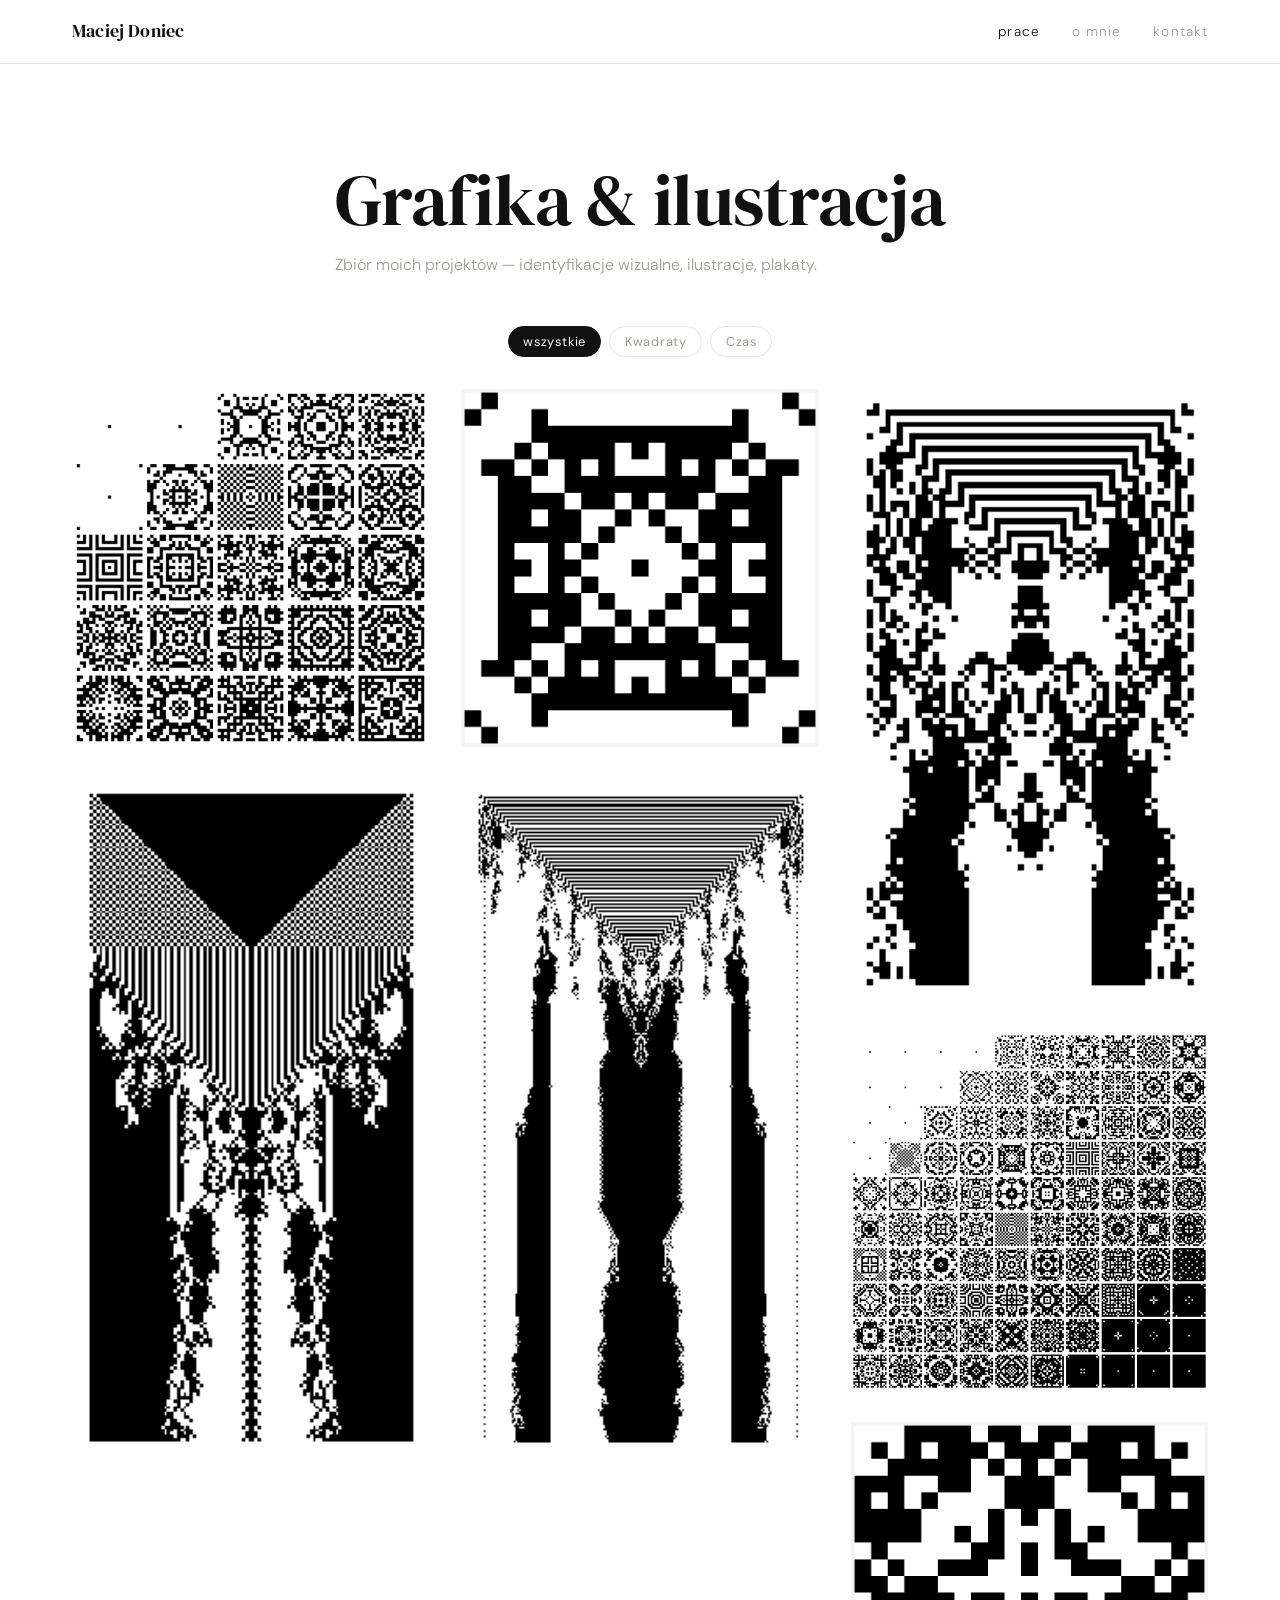
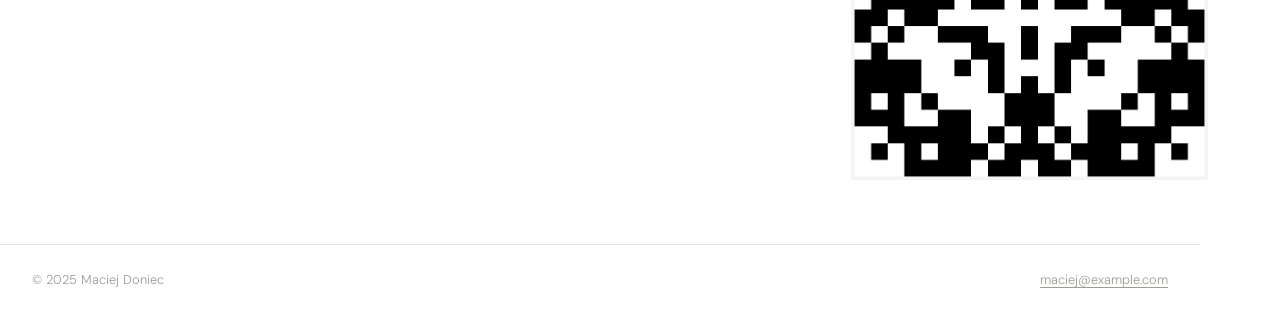
==== index.html @ 5af8c005 "Update index.html" ====
<!DOCTYPE html>
<html lang="pl">
<head>
  <meta charset="UTF-8" />
  <meta name="viewport" content="width=device-width, initial-scale=1.0" />
  <title>Portfolio</title>
  <link rel="stylesheet" href="css/style.css" />
  <link rel="preconnect" href="https://fonts.googleapis.com" />
  <link href="https://fonts.googleapis.com/css2?family=DM+Serif+Display:ital@0;1&family=DM+Sans:wght@300;400;500&display=swap" rel="stylesheet" />
</head>




<body>


  <!-- NAWIGACJA -->
  <header>
    <nav>
      <span class="nav-logo">Maciej Doniec</span>
      <ul class="nav-links">
        <li><a href="index.html" class="active">prace</a></li>
        <li><a href="about.html">o mnie</a></li>
        <li><a href="contact.html">kontakt</a></li>
      </ul>
      <button class="nav-toggle" aria-label="menu">&#9776;</button>
    </nav>
  </header>

  <!-- HERO -->
  <section class="hero">
    <h1>Grafika &amp; ilustracja</h1>
    <p class="hero-sub">Zbiór moich projektów — identyfikacje wizualne, ilustracje, plakaty.</p>
  </section>

  <!-- FILTRY -->
  <section class="filters">
    <button class="filter-btn active" data-filter="all">wszystkie</button>
    <button class="filter-btn" data-filter="Kwadraty">Kwadraty</button>
    <!-- <button class="filter-btn" data-filter="ilustracja">ilustracja</button> -->
    <button class="filter-btn" data-filter="Czas">Czas</button>
  </section>

  <!-- SIATKA PRAC -->
  <main class="grid" id="gallery">


    <article class="card" data-category="Kwadraty">
      <div class="card-img-wrap">
        <img src="images/collage_seed_42_n5_sort_darkness_asc_fill_diagonalz.png" alt="Identyfikacja wizualna dla kawiarni" loading="lazy" />
        <div class="card-overlay">
          <span>identyfikacja wizualna</span>
                  <h2>Automat 2D</h2>
        <p>Logo + system identyfikacji</p>
        </div>
      </div>
    </article>

    <!-- PRACA 2 -->
    <article class="card" data-category="Czas">
      <div class="card-img-wrap">
        <img src="images/1.png" alt="Seria ilustracji botanicznych" loading="lazy" />
        <div class="card-overlay">
        <h2>Przekrój przez Automat 1</h2>
        <p>Seria ilustracji</p>
          <span>ilustracja</span>
        </div>
      </div>
    </article>

    <article class="card" data-category="Kwadraty">
      <div class="card-img-wrap">
        <img src="images/21_21_44_44.png" alt="" loading="lazy" />
      </div>
    </article>

    <article class="card" data-category="Czas">
      <div class="card-img-wrap">
        <img src="images/3.png" alt="Plakat festiwalowy" loading="lazy" />
        <div class="card-overlay">
          <span>plakat</span>
                  <h2>Przekrój przez Automat 1</h2>
        <p>Plakat eventowy</p>
        </div>
      </div>
    </article>

    <!-- PRACA 4 -->
    <article class="card" data-category="Czas">
      <div class="card-img-wrap">
        <img src="images/s4.png" alt="Logo dla studia fotograficznego" loading="lazy" />
        <div class="card-overlay">
          <span>logo</span>
                  <h2>Studio F</h2>
        <p>Znak + typografia</p>
        </div>
      </div>
      </article>

    <!-- PRACA 4 -->
    <article class="card" data-category="Kwadraty">
      <div class="card-img-wrap">
        <img src="images/collage_seed_nothing_n10_sort_darkness_asc_fill_diagonalz.png" alt="" loading="lazy" />
      </div>
    </article>

    <article class="card" data-category="Kwadraty">
      <div class="card-img-wrap">
        <img src="images/21_21_105_105.png" alt="" loading="lazy" />
      </div>
    </article>

  </main>

  <!-- STOPKA -->
  <footer>
    <p>© 2025 Maciej Doniec</p>
    <p><a href="mailto:maciej@example.com">maciej@example.com</a></p>
  </footer>



<script>
const cards = document.querySelectorAll('.card img');
const lightbox = document.getElementById('lightbox');
const lightboxImg = document.getElementById('lightboxImg');
const lightboxClose = document.getElementById('lightboxClose');
cards.forEach(img => {

  img.addEventListener('click', () => {

    lightbox.classList.add('open');

    lightboxImg.src = img.src;
    lightboxImg.alt = img.alt;

  });

});

lightboxClose.addEventListener('click', () => {
  lightbox.classList.remove('open');
});

lightbox.addEventListener('click', (e) => {

  if (e.target === lightbox) {
    lightbox.classList.remove('open');
  }

});

</script>

  <script src="js/main.js"></script>

  <div class="lightbox" id="lightbox">

  <button class="lightbox-close" id="lightboxClose">
    ×
  </button>

  <img
    src=""
    alt=""
    class="lightbox-img"
    id="lightboxImg"
  >

</div>
</body>
</html>
---- css/style.css ----
/* ===== RESET & BASE ===== */
*, *::before, *::after {
  box-sizing: border-box;
  margin: 0;
  padding: 0;
}

:root {
  --white:   #ffffff;
  --black:   #111111;
  --gray-1:  #f5f4f2;
  --gray-2:  #e8e6e1;
  --gray-3:  #9e9b95;

  --font-serif: 'DM Serif Display', Georgia, serif;
  --font-sans:  'DM Sans', system-ui, sans-serif;

  --max-w: 1200px;
  --nav-h: 64px;
  --gap: clamp(1rem, 2.5vw, 2rem);
}

html {
  scroll-behavior: smooth;
}

body {
  font-family: var(--font-sans);
  font-weight: 300;
  color: var(--black);
  background: var(--white);
  line-height: 1.65;
  min-height: 100vh;
  display: flex;
  flex-direction: column;
}

img {
  display: block;
  max-width: 100%;
}

a {
  color: inherit;
  text-decoration: underline;
  text-underline-offset: 3px;
}

a:hover {
  opacity: .6;
}

ul {
  list-style: none;
}

/* ===== NAV ===== */
header {
  position: sticky;
  top: 0;
  z-index: 100;
  background: var(--white);
  border-bottom: 1px solid var(--gray-2);
  height: var(--nav-h);
}

nav {
  max-width: var(--max-w);
  margin: 0 auto;
  padding: 0 var(--gap);
  height: 100%;

  display: flex;
  align-items: center;
  justify-content: space-between;
}

.nav-logo {
  font-family: var(--font-serif);
  font-size: 1.1rem;
  letter-spacing: .01em;
}

.nav-links {
  display: flex;
  gap: 2rem;
}

.nav-links a {
  font-size: .85rem;
  letter-spacing: .08em;
  text-transform: lowercase;
  text-decoration: none;
  color: var(--gray-3);
  transition: color .2s;
}

.nav-links a:hover,
.nav-links a.active {
  color: var(--black);
  opacity: 1;
}

.nav-toggle {
  display: none;
  background: none;
  border: none;
  font-size: 1.3rem;
  cursor: pointer;
  color: var(--black);
}

/* ===== HERO ===== */
.hero {
  max-width: var(--max-w);
  margin: 0 auto;

  padding:
    clamp(3rem, 8vw, 6rem)
    var(--gap)
    clamp(2rem, 5vw, 3rem);
}

.hero h1 {
  font-family: var(--font-serif);
  font-size: clamp(2.4rem, 6vw, 4.5rem);
  font-weight: 400;
  line-height: 1.1;
  letter-spacing: -.01em;
}

.hero--narrow {
  padding-bottom: 1.5rem;
}

.hero-sub {
  margin-top: .8rem;
  font-size: 1rem;
  color: var(--gray-3);
  max-width: 44ch;
}

/* ===== FILTERS ===== */
.filters {
  max-width: var(--max-w);
  margin: 0 auto 2rem;
  padding: 0 var(--gap);

  display: flex;
  gap: .5rem;
  flex-wrap: wrap;
}

.filter-btn {
  background: none;
  border: 1px solid var(--gray-2);
  border-radius: 999px;

  padding: .35rem .9rem;

  font-family: var(--font-sans);
  font-size: .8rem;
  letter-spacing: .06em;

  cursor: pointer;

  transition:
    background .15s,
    border-color .15s;

  color: var(--gray-3);
}

.filter-btn:hover {
  border-color: var(--black);
  color: var(--black);
}

.filter-btn.active {
  background: var(--black);
  border-color: var(--black);
  color: var(--white);
}

/* ===== MASONRY GRID ===== */
.grid {
  max-width: var(--max-w);
  margin: 0 auto;
  padding: 0 var(--gap) 4rem;

  columns: 3;
  column-gap: var(--gap);
}

/* ===== CARD ===== */
.card {
  break-inside: avoid;
  margin-bottom: var(--gap);

  position: relative;
  cursor: pointer;

  transition: opacity .2s;
}

.card:hover {
  opacity: .95;
}

.card.hidden {
  display: none;
}

.card-img-wrap {
  position: relative;
  overflow: hidden;
  background: var(--gray-1);
}

.card-img-wrap img {
  width: 100%;
  height: auto;
  display: block;

  transition: transform .45s ease;
}

.card:hover img {
  transform: scale(1.03);
}

/* ===== OVERLAY ===== */
.card-overlay {
  position: absolute;
  inset: 0;

  background: rgba(17,17,17,.35);

  display: flex;
  align-items: flex-end;

  padding: 1rem;

  opacity: 0;
  transition: opacity .3s ease;
}

.card:hover .card-overlay {
  opacity: 1;
}

.overlay-content {
  color: var(--white);
}

.overlay-content span {
  font-size: .72rem;
  letter-spacing: .1em;
  text-transform: uppercase;
}

.overlay-content h2 {
  font-family: var(--font-serif);
  font-size: 1.2rem;
  font-weight: 400;

  margin-top: .3rem;
}

.overlay-content p {
  font-size: .85rem;
  opacity: .8;
  margin-top: .2rem;
}

/* ===== ABOUT PAGE ===== */
.about-layout {
  max-width: var(--max-w);
  margin: 2rem auto 4rem;
  padding: 0 var(--gap);

  display: grid;
  grid-template-columns: 260px 1fr;
  gap: 4rem;

  align-items: start;
}

.about-photo img {
  width: 100%;
  aspect-ratio: 3/4;
  object-fit: cover;
  background: var(--gray-1);
}

.about-text h2 {
  font-family: var(--font-serif);
  font-size: clamp(1.6rem, 3vw, 2.2rem);
  font-weight: 400;

  margin-bottom: 1.2rem;
}

.about-text h3 {
  font-size: .75rem;
  letter-spacing: .1em;
  text-transform: uppercase;

  color: var(--gray-3);

  margin: 2rem 0 .6rem;
}

.about-text p {
  margin-bottom: .9rem;
}

.skills-list {
  display: flex;
  flex-wrap: wrap;
  gap: .4rem;

  margin-bottom: 2rem;
}

.skills-list li {
  border: 1px solid var(--gray-2);
  border-radius: 999px;

  padding: .3rem .85rem;
  font-size: .8rem;
}

.btn {
  display: inline-block;

  background: var(--black);
  color: var(--white);

  text-decoration: none;

  padding: .65rem 1.6rem;

  font-size: .85rem;
  letter-spacing: .05em;

  transition: opacity .2s;
}

.btn:hover {
  opacity: .7;
}

/* ===== CONTACT ===== */
.contact-layout {
  max-width: var(--max-w);
  margin: 2rem auto 4rem;
  padding: 0 var(--gap);
}

.contact-info {
  max-width: 36ch;
}

.contact-info p {
  margin-bottom: .5rem;
}

.social-links {
  margin-top: 1.2rem;

  display: flex;
  flex-direction: column;
  gap: .4rem;
}

.social-links a {
  font-family: var(--font-serif);
  font-size: 1.4rem;
  font-weight: 400;
  text-decoration: none;
}

/* ===== LIGHTBOX ===== */

.lightbox {
  position: fixed;
  inset: 0;

  background: rgba(0,0,0,.92);

  display: flex;
  align-items: center;
  justify-content: center;

  opacity: 0;
  visibility: hidden;

  transition:
    opacity .3s ease,
    visibility .3s ease;

  z-index: 999;
}

.lightbox.open {
  opacity: 1;
  visibility: visible;
}

.lightbox-img {
  max-width: 90vw;
  max-height: 90vh;

  object-fit: contain;

  transform: scale(.95);
  transition: transform .3s ease;
}

.lightbox.open .lightbox-img {
  transform: scale(1);
}

.lightbox-close {
  position: absolute;
  top: 1.5rem;
  right: 1.5rem;

  background: none;
  border: none;

  color: white;

  font-size: 3rem;
  line-height: 1;

  cursor: pointer;
}
/* ===== FOOTER ===== */
footer {
  margin-top: auto;

  border-top: 1px solid var(--gray-2);

  padding: 1.5rem var(--gap);

  display: flex;
  justify-content: space-between;
  align-items: center;

  max-width: var(--max-w);
  width: 100%;
}

footer {
  font-size: .8rem;
  color: var(--gray-3);
}

footer a {
  color: var(--gray-3);
}

/* ===== MOBILE ===== */
@media (max-width: 680px) {

  .nav-links {
    display: none;
  }

  .nav-links.open {
    display: flex;
    flex-direction: column;

    position: fixed;
    inset: var(--nav-h) 0 0;

    background: var(--white);

    align-items: center;
    justify-content: center;

    gap: 2.5rem;

    z-index: 99;
  }

  .nav-links.open a {
    font-size: 1.1rem;
  }

  .nav-toggle {
    display: block;
  }

  .grid {
    columns: 2;
  }

  .about-layout {
    grid-template-columns: 1fr;
    gap: 2rem;
  }

  .about-photo img {
    aspect-ratio: 1;
    max-width: 220px;
  }

  footer {
    flex-direction: column;
    gap: .4rem;
    text-align: center;
  }
}
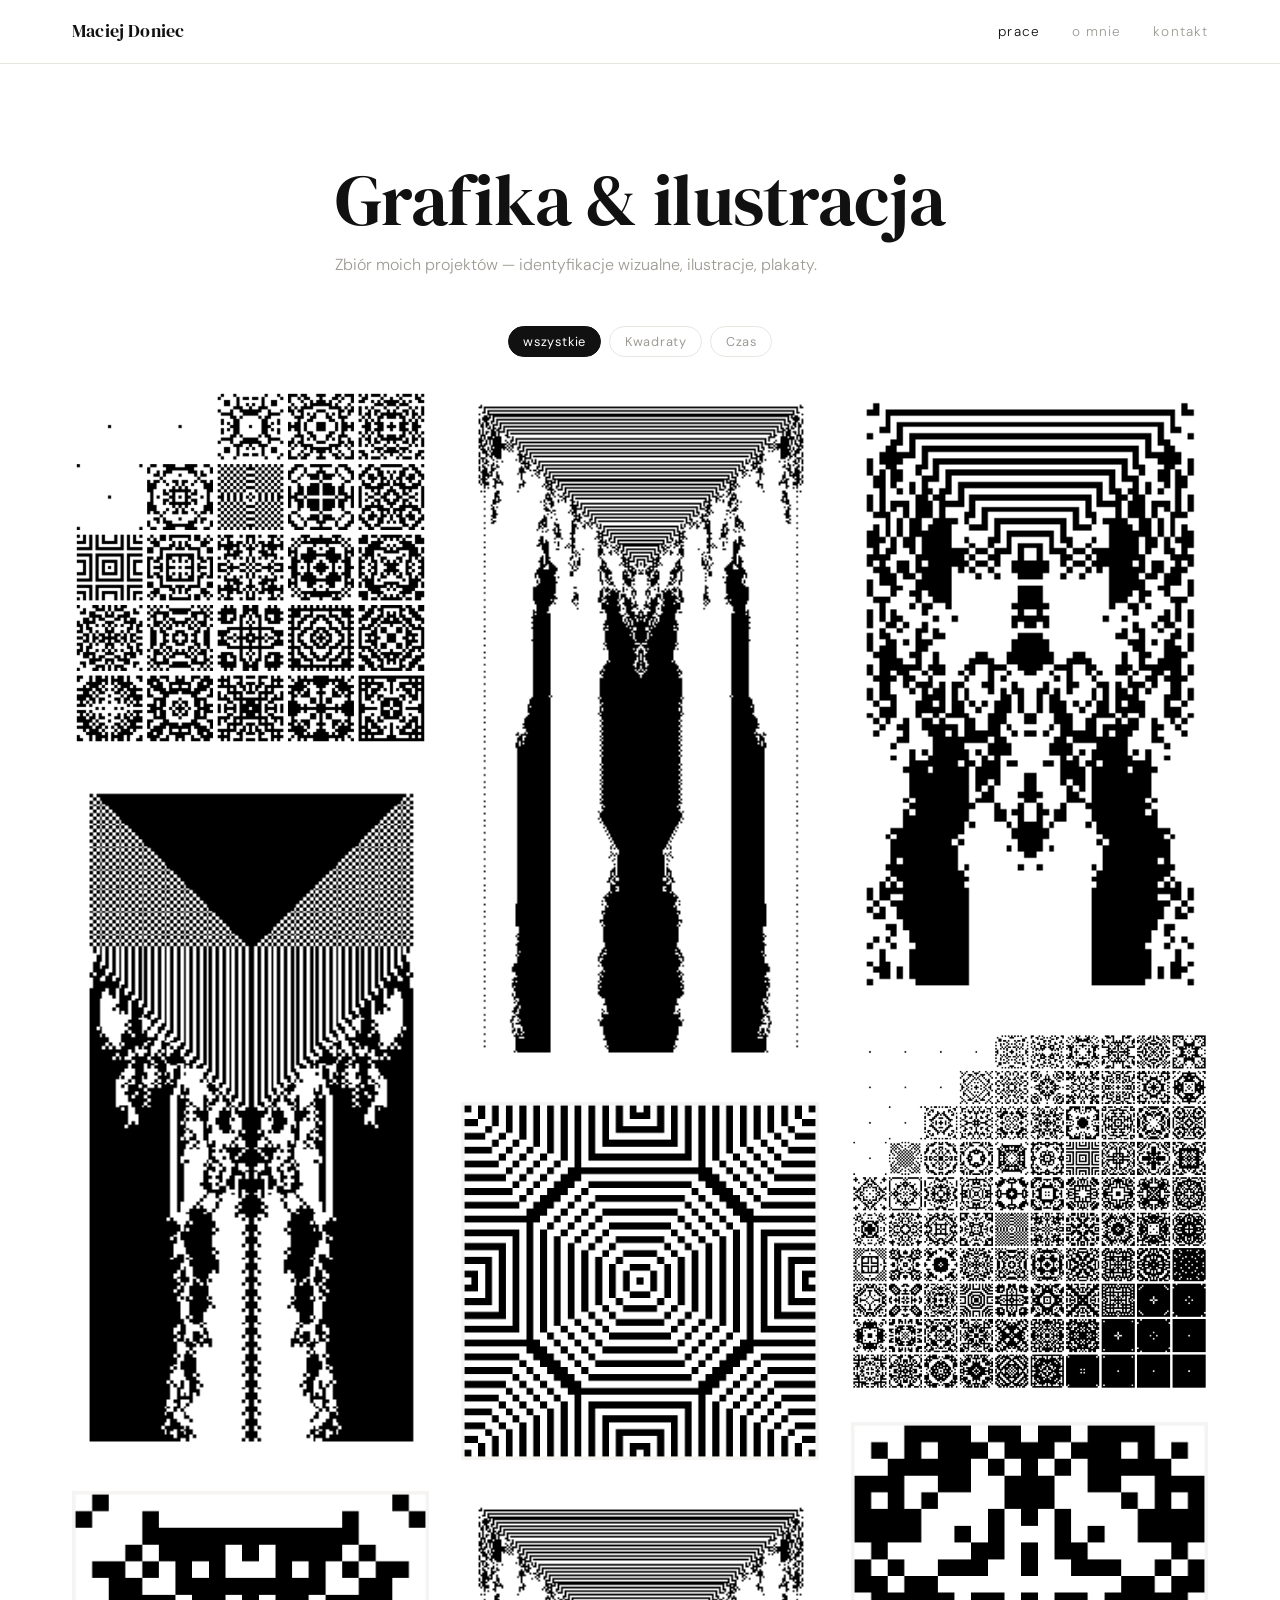
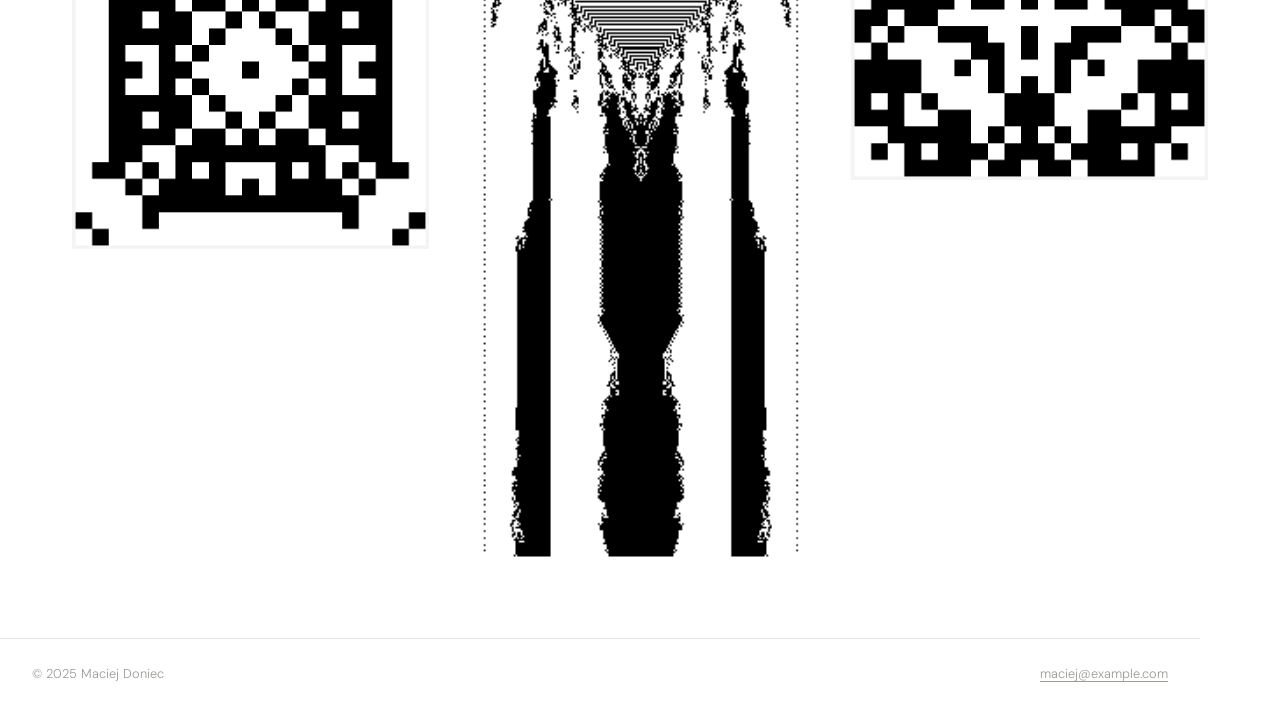
==== commit e12d56b7: "test kilka" ====
--- a/index.html
+++ b/index.html
@@ -1,173 +1,367 @@
 <!DOCTYPE html>
 <html lang="pl">
+
 <head>
   <meta charset="UTF-8" />
   <meta name="viewport" content="width=device-width, initial-scale=1.0" />
+
   <title>Portfolio</title>
+
   <link rel="stylesheet" href="css/style.css" />
+
   <link rel="preconnect" href="https://fonts.googleapis.com" />
+
   <link href="https://fonts.googleapis.com/css2?family=DM+Serif+Display:ital@0;1&family=DM+Sans:wght@300;400;500&display=swap" rel="stylesheet" />
 </head>
 
-
-
-
 <body>
 
-
-  <!-- NAWIGACJA -->
+  <!-- ===== NAV ===== -->
+
   <header>
+
     <nav>
-      <span class="nav-logo">Maciej Doniec</span>
+
+      <span class="nav-logo">
+        Maciej Doniec
+      </span>
+
       <ul class="nav-links">
         <li><a href="index.html" class="active">prace</a></li>
         <li><a href="about.html">o mnie</a></li>
         <li><a href="contact.html">kontakt</a></li>
       </ul>
-      <button class="nav-toggle" aria-label="menu">&#9776;</button>
+
+      <button class="nav-toggle" aria-label="menu">
+        &#9776;
+      </button>
+
     </nav>
+
   </header>
 
-  <!-- HERO -->
+  <!-- ===== HERO ===== -->
+
   <section class="hero">
-    <h1>Grafika &amp; ilustracja</h1>
-    <p class="hero-sub">Zbiór moich projektów — identyfikacje wizualne, ilustracje, plakaty.</p>
+
+    <h1>
+      Grafika &amp; ilustracja
+    </h1>
+
+    <p class="hero-sub">
+      Zbiór moich projektów — identyfikacje wizualne,
+      ilustracje, plakaty.
+    </p>
+
   </section>
 
-  <!-- FILTRY -->
+  <!-- ===== FILTERS ===== -->
+
   <section class="filters">
-    <button class="filter-btn active" data-filter="all">wszystkie</button>
-    <button class="filter-btn" data-filter="Kwadraty">Kwadraty</button>
-    <!-- <button class="filter-btn" data-filter="ilustracja">ilustracja</button> -->
-    <button class="filter-btn" data-filter="Czas">Czas</button>
+
+    <button class="filter-btn active" data-filter="all">
+      wszystkie
+    </button>
+
+    <button class="filter-btn" data-filter="Kwadraty">
+      Kwadraty
+    </button>
+
+    <button class="filter-btn" data-filter="Czas">
+      Czas
+    </button>
+
   </section>
 
-  <!-- SIATKA PRAC -->
+  <!-- ===== GALLERY ===== -->
+
   <main class="grid" id="gallery">
 
+    <!-- ===== CARD 1 ===== -->
 
     <article class="card" data-category="Kwadraty">
-      <div class="card-img-wrap">
-        <img src="images/collage_seed_42_n5_sort_darkness_asc_fill_diagonalz.png" alt="Identyfikacja wizualna dla kawiarni" loading="lazy" />
+
+      <div class="card-img-wrap">
+
+        <img
+          src="images/collage_seed_42_n5_sort_darkness_asc_fill_diagonalz.png"
+          alt="Automat 2D"
+          loading="lazy"
+        />
+
         <div class="card-overlay">
-          <span>identyfikacja wizualna</span>
-                  <h2>Automat 2D</h2>
-        <p>Logo + system identyfikacji</p>
+
+          <div class="overlay-content">
+
+            <span>identyfikacja wizualna</span>
+
+            <h2>Automat 2D</h2>
+
+            <p>Logo + system identyfikacji</p>
+
+          </div>
+
         </div>
-      </div>
-    </article>
-
-    <!-- PRACA 2 -->
+
+      </div>
+
+    </article>
+
+    <!-- ===== CARD 2 ===== -->
+
     <article class="card" data-category="Czas">
-      <div class="card-img-wrap">
-        <img src="images/1.png" alt="Seria ilustracji botanicznych" loading="lazy" />
+
+      <div class="card-img-wrap">
+
+        <img
+          src="images/1.png"
+          alt="Przekrój przez Automat 1"
+          loading="lazy"
+        />
+
         <div class="card-overlay">
-        <h2>Przekrój przez Automat 1</h2>
-        <p>Seria ilustracji</p>
-          <span>ilustracja</span>
+
+          <div class="overlay-content">
+
+            <span>ilustracja</span>
+
+            <h2>Przekrój przez Automat 1</h2>
+
+            <p>Seria ilustracji</p>
+
+          </div>
+
         </div>
-      </div>
-    </article>
+
+      </div>
+
+    </article>
+
+    <!-- ===== CARD 3 ===== -->
 
     <article class="card" data-category="Kwadraty">
-      <div class="card-img-wrap">
-        <img src="images/21_21_44_44.png" alt="" loading="lazy" />
-      </div>
-    </article>
+
+      <div class="card-img-wrap">
+
+        <img
+          src="images/21_21_44_44.png"
+          alt=""
+          loading="lazy"
+        />
+
+      </div>
+
+    </article>
+
+
+        <article class="card" data-category="Czas">
+
+      <div class="card-img-wrap">
+
+        <img
+          src="images/3.png"
+          alt=""
+          loading="lazy"
+        />
+
+      </div>
+
+    </article>
+
+            <article class="card" data-category="Czas">
+
+      <div class="card-img-wrap">
+
+        <img
+          src="images/51_51_126_126.png"
+          alt=""
+          loading="lazy"
+        />
+
+      </div>
+
+    </article>
+    <!-- ===== CARD 4 ===== -->
 
     <article class="card" data-category="Czas">
-      <div class="card-img-wrap">
-        <img src="images/3.png" alt="Plakat festiwalowy" loading="lazy" />
+
+      <div class="card-img-wrap">
+
+        <img
+          src="images/3.png"
+          alt="Plakat eventowy"
+          loading="lazy"
+        />
+
         <div class="card-overlay">
-          <span>plakat</span>
-                  <h2>Przekrój przez Automat 1</h2>
-        <p>Plakat eventowy</p>
+
+          <div class="overlay-content">
+
+            <span>plakat</span>
+
+            <h2>Przekrój przez Automat 1</h2>
+
+            <p>Plakat eventowy</p>
+
+          </div>
+
         </div>
-      </div>
-    </article>
-
-    <!-- PRACA 4 -->
+
+      </div>
+
+    </article>
+
+    <!-- ===== CARD 5 ===== -->
+
     <article class="card" data-category="Czas">
-      <div class="card-img-wrap">
-        <img src="images/s4.png" alt="Logo dla studia fotograficznego" loading="lazy" />
+
+      <div class="card-img-wrap">
+
+        <img
+          src="images/s4.png"
+          alt="Studio F"
+          loading="lazy"
+        />
+
         <div class="card-overlay">
-          <span>logo</span>
-                  <h2>Studio F</h2>
-        <p>Znak + typografia</p>
+
+          <div class="overlay-content">
+
+            <span>logo</span>
+
+            <h2>Studio F</h2>
+
+            <p>Znak + typografia</p>
+
+          </div>
+
         </div>
-      </div>
-      </article>
-
-    <!-- PRACA 4 -->
+
+      </div>
+
+    </article>
+
+    <!-- ===== CARD 6 ===== -->
+
     <article class="card" data-category="Kwadraty">
-      <div class="card-img-wrap">
-        <img src="images/collage_seed_nothing_n10_sort_darkness_asc_fill_diagonalz.png" alt="" loading="lazy" />
-      </div>
-    </article>
+
+      <div class="card-img-wrap">
+
+        <img
+          src="images/collage_seed_nothing_n10_sort_darkness_asc_fill_diagonalz.png"
+          alt=""
+          loading="lazy"
+        />
+
+      </div>
+
+    </article>
+
+    <!-- ===== CARD 7 ===== -->
 
     <article class="card" data-category="Kwadraty">
-      <div class="card-img-wrap">
-        <img src="images/21_21_105_105.png" alt="" loading="lazy" />
-      </div>
+
+      <div class="card-img-wrap">
+
+        <img
+          src="images/21_21_105_105.png"
+          alt=""
+          loading="lazy"
+        />
+
+      </div>
+
     </article>
 
   </main>
 
-  <!-- STOPKA -->
+  <!-- ===== FOOTER ===== -->
+
   <footer>
+
     <p>© 2025 Maciej Doniec</p>
-    <p><a href="mailto:maciej@example.com">maciej@example.com</a></p>
+
+    <p>
+      <a href="mailto:maciej@example.com">
+        maciej@example.com
+      </a>
+    </p>
+
   </footer>
 
-
-
-<script>
-const cards = document.querySelectorAll('.card img');
-const lightbox = document.getElementById('lightbox');
-const lightboxImg = document.getElementById('lightboxImg');
-const lightboxClose = document.getElementById('lightboxClose');
-cards.forEach(img => {
-
-  img.addEventListener('click', () => {
-
-    lightbox.classList.add('open');
-
-    lightboxImg.src = img.src;
-    lightboxImg.alt = img.alt;
-
-  });
-
-});
-
-lightboxClose.addEventListener('click', () => {
-  lightbox.classList.remove('open');
-});
-
-lightbox.addEventListener('click', (e) => {
-
-  if (e.target === lightbox) {
-    lightbox.classList.remove('open');
-  }
-
-});
-
-</script>
+  <!-- ===== LIGHTBOX ===== -->
+
+  <div class="lightbox" id="lightbox">
+
+    <button class="lightbox-close" id="lightboxClose">
+      ×
+    </button>
+
+    <img
+      src=""
+      alt=""
+      class="lightbox-img"
+      id="lightboxImg"
+    />
+
+  </div>
+
+  <!-- ===== SCRIPTS ===== -->
 
   <script src="js/main.js"></script>
 
-  <div class="lightbox" id="lightbox">
-
-  <button class="lightbox-close" id="lightboxClose">
-    ×
-  </button>
-
-  <img
-    src=""
-    alt=""
-    class="lightbox-img"
-    id="lightboxImg"
-  >
-
-</div>
+  <script>
+
+    const cards = document.querySelectorAll('.card img');
+
+    const lightbox = document.getElementById('lightbox');
+
+    const lightboxImg = document.getElementById('lightboxImg');
+
+    const lightboxClose = document.getElementById('lightboxClose');
+
+    cards.forEach(img => {
+
+      img.addEventListener('click', () => {
+
+        lightbox.classList.add('open');
+
+        lightboxImg.src = img.src;
+
+        lightboxImg.alt = img.alt;
+
+      });
+
+    });
+
+    lightboxClose.addEventListener('click', () => {
+
+      lightbox.classList.remove('open');
+
+    });
+
+    lightbox.addEventListener('click', (e) => {
+
+      if (e.target === lightbox) {
+
+        lightbox.classList.remove('open');
+
+      }
+
+    });
+
+    document.addEventListener('keydown', (e) => {
+
+      if (e.key === 'Escape') {
+
+        lightbox.classList.remove('open');
+
+      }
+
+    });
+
+  </script>
+
 </body>
-</html>
+
+</html>
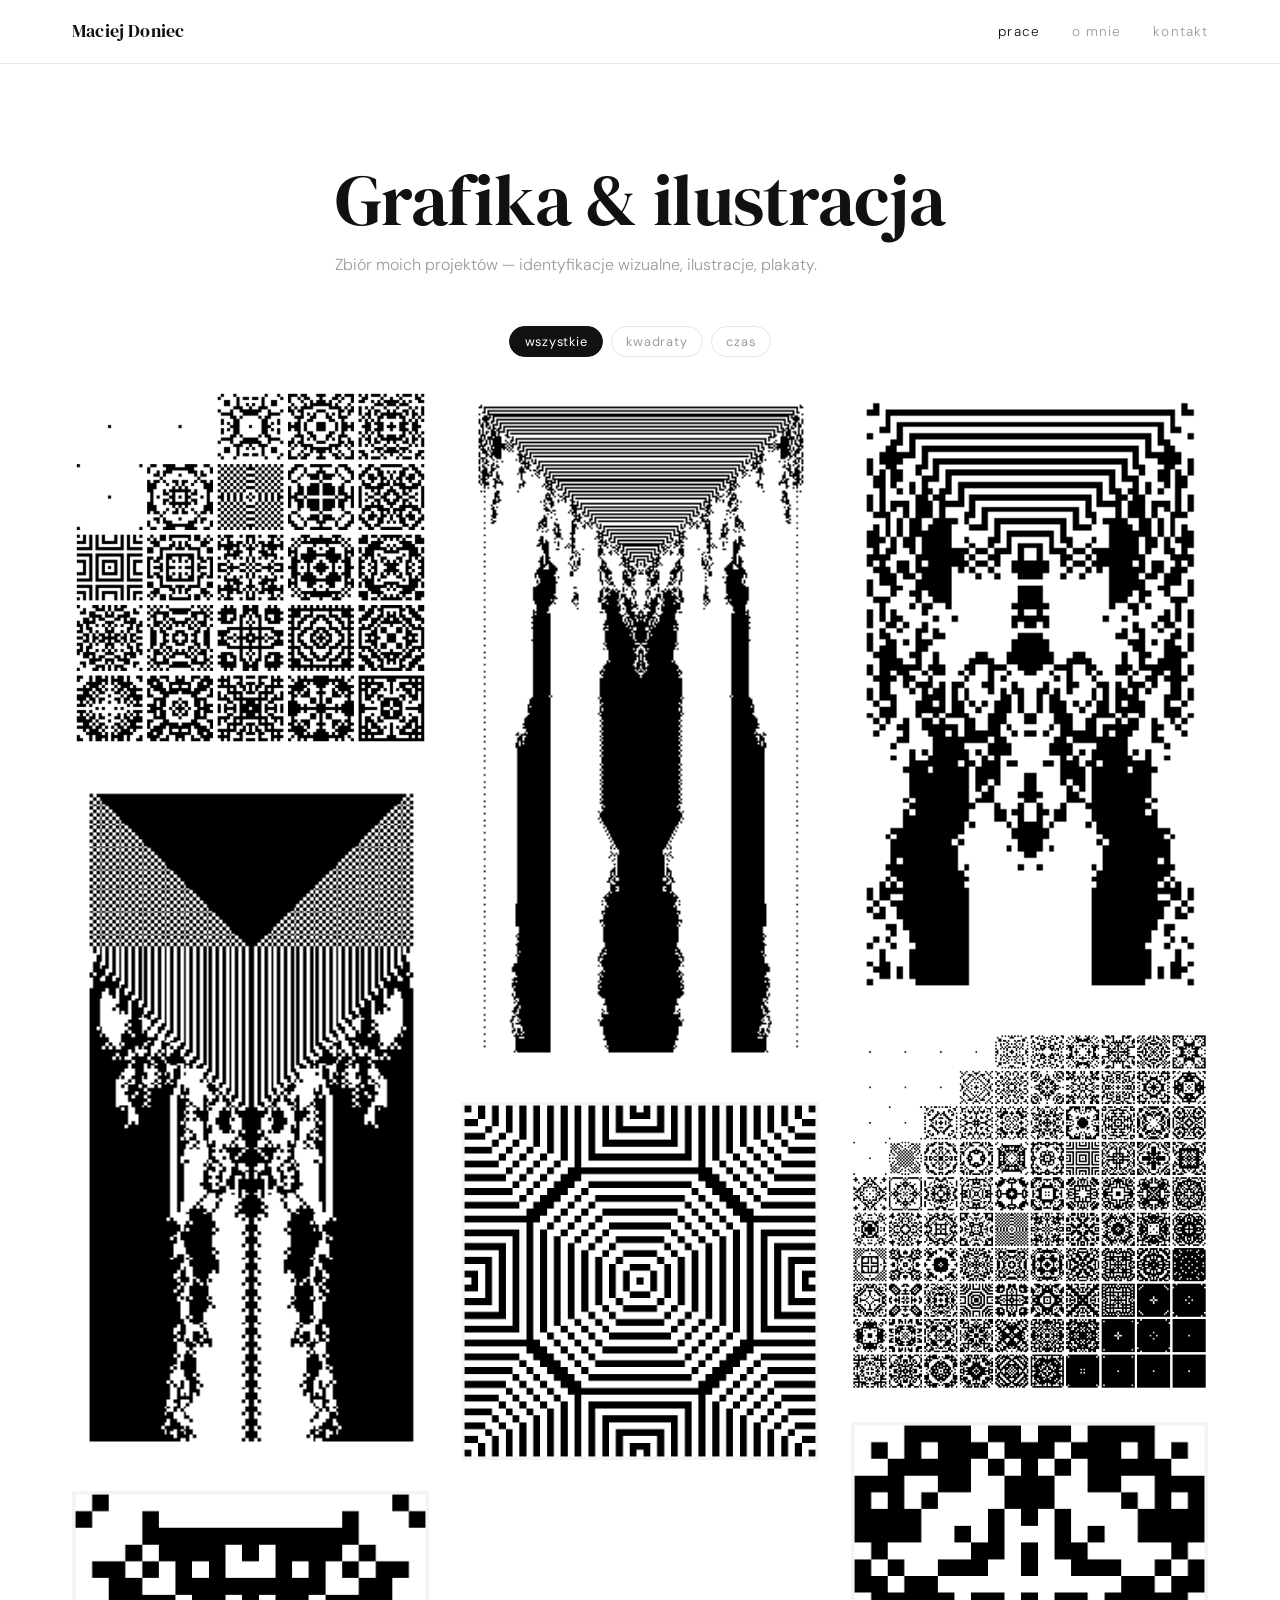
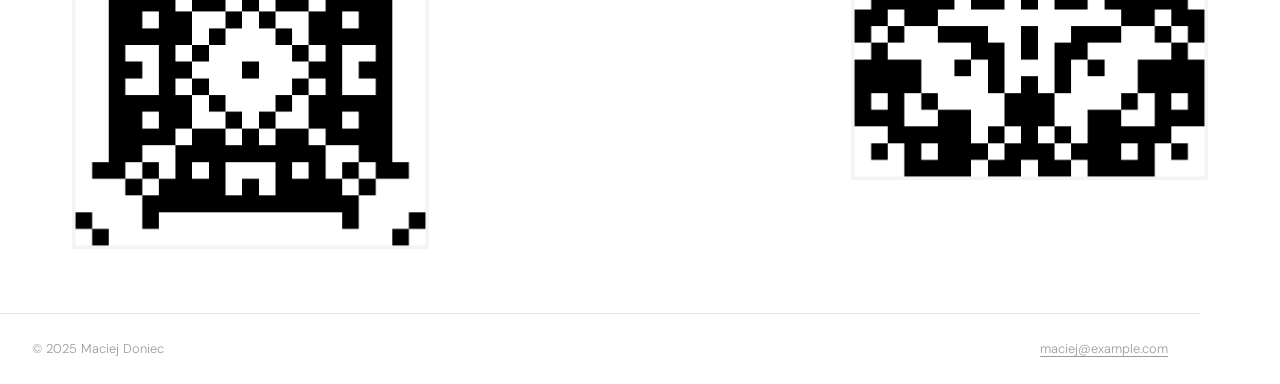
==== commit fdf9e978: "Update index.html" ====
--- a/index.html
+++ b/index.html
@@ -2,16 +2,31 @@
 <html lang="pl">
 
 <head>
+
   <meta charset="UTF-8" />
-  <meta name="viewport" content="width=device-width, initial-scale=1.0" />
+
+  <meta
+    name="viewport"
+    content="width=device-width, initial-scale=1.0"
+  />
 
   <title>Portfolio</title>
 
-  <link rel="stylesheet" href="css/style.css" />
-
-  <link rel="preconnect" href="https://fonts.googleapis.com" />
-
-  <link href="https://fonts.googleapis.com/css2?family=DM+Serif+Display:ital@0;1&family=DM+Sans:wght@300;400;500&display=swap" rel="stylesheet" />
+  <link
+    rel="stylesheet"
+    href="css/style.css"
+  />
+
+  <link
+    rel="preconnect"
+    href="https://fonts.googleapis.com"
+  />
+
+  <link
+    href="https://fonts.googleapis.com/css2?family=DM+Serif+Display:ital@0;1&family=DM+Sans:wght@300;400;500&display=swap"
+    rel="stylesheet"
+  />
+
 </head>
 
 <body>
@@ -27,12 +42,34 @@
       </span>
 
       <ul class="nav-links">
-        <li><a href="index.html" class="active">prace</a></li>
-        <li><a href="about.html">o mnie</a></li>
-        <li><a href="contact.html">kontakt</a></li>
+
+        <li>
+          <a
+            href="index.html"
+            class="active"
+          >
+            prace
+          </a>
+        </li>
+
+        <li>
+          <a href="about.html">
+            o mnie
+          </a>
+        </li>
+
+        <li>
+          <a href="contact.html">
+            kontakt
+          </a>
+        </li>
+
       </ul>
 
-      <button class="nav-toggle" aria-label="menu">
+      <button
+        class="nav-toggle"
+        aria-label="menu"
+      >
         &#9776;
       </button>
 
@@ -49,7 +86,8 @@
     </h1>
 
     <p class="hero-sub">
-      Zbiór moich projektów — identyfikacje wizualne,
+      Zbiór moich projektów —
+      identyfikacje wizualne,
       ilustracje, plakaty.
     </p>
 
@@ -59,27 +97,42 @@
 
   <section class="filters">
 
-    <button class="filter-btn active" data-filter="all">
+    <button
+      class="filter-btn active"
+      data-filter="all"
+    >
       wszystkie
     </button>
 
-    <button class="filter-btn" data-filter="Kwadraty">
-      Kwadraty
+    <button
+      class="filter-btn"
+      data-filter="kwadraty"
+    >
+      kwadraty
     </button>
 
-    <button class="filter-btn" data-filter="Czas">
-      Czas
+    <button
+      class="filter-btn"
+      data-filter="czas"
+    >
+      czas
     </button>
 
   </section>
 
   <!-- ===== GALLERY ===== -->
 
-  <main class="grid" id="gallery">
+  <main
+    class="grid"
+    id="gallery"
+  >
 
     <!-- ===== CARD 1 ===== -->
 
-    <article class="card" data-category="Kwadraty">
+    <article
+      class="card"
+      data-category="kwadraty"
+    >
 
       <div class="card-img-wrap">
 
@@ -93,11 +146,17 @@
 
           <div class="overlay-content">
 
-            <span>identyfikacja wizualna</span>
-
-            <h2>Automat 2D</h2>
-
-            <p>Logo + system identyfikacji</p>
+            <span>
+              identyfikacja wizualna
+            </span>
+
+            <h2>
+              Automat 2D
+            </h2>
+
+            <p>
+              Logo + system identyfikacji
+            </p>
 
           </div>
 
@@ -109,7 +168,10 @@
 
     <!-- ===== CARD 2 ===== -->
 
-    <article class="card" data-category="Czas">
+    <article
+      class="card"
+      data-category="czas"
+    >
 
       <div class="card-img-wrap">
 
@@ -123,11 +185,17 @@
 
           <div class="overlay-content">
 
-            <span>ilustracja</span>
-
-            <h2>Przekrój przez Automat 1</h2>
-
-            <p>Seria ilustracji</p>
+            <span>
+              ilustracja
+            </span>
+
+            <h2>
+              Przekrój przez Automat 1
+            </h2>
+
+            <p>
+              Seria ilustracji
+            </p>
 
           </div>
 
@@ -139,51 +207,29 @@
 
     <!-- ===== CARD 3 ===== -->
 
-    <article class="card" data-category="Kwadraty">
+    <article
+      class="card"
+      data-category="kwadraty"
+    >
 
       <div class="card-img-wrap">
 
         <img
           src="images/21_21_44_44.png"
-          alt=""
-          loading="lazy"
-        />
-
-      </div>
-
-    </article>
-
-
-        <article class="card" data-category="Czas">
-
-      <div class="card-img-wrap">
-
-        <img
-          src="images/3.png"
-          alt=""
-          loading="lazy"
-        />
-
-      </div>
-
-    </article>
-
-            <article class="card" data-category="Czas">
-
-      <div class="card-img-wrap">
-
-        <img
-          src="images/51_51_126_126.png"
-          alt=""
-          loading="lazy"
-        />
-
-      </div>
-
-    </article>
+          alt="Kompozycja geometryczna"
+          loading="lazy"
+        />
+
+      </div>
+
+    </article>
+
     <!-- ===== CARD 4 ===== -->
 
-    <article class="card" data-category="Czas">
+    <article
+      class="card"
+      data-category="czas"
+    >
 
       <div class="card-img-wrap">
 
@@ -197,11 +243,17 @@
 
           <div class="overlay-content">
 
-            <span>plakat</span>
-
-            <h2>Przekrój przez Automat 1</h2>
-
-            <p>Plakat eventowy</p>
+            <span>
+              plakat
+            </span>
+
+            <h2>
+              Przekrój przez Automat 1
+            </h2>
+
+            <p>
+              Plakat eventowy
+            </p>
 
           </div>
 
@@ -213,7 +265,29 @@
 
     <!-- ===== CARD 5 ===== -->
 
-    <article class="card" data-category="Czas">
+    <article
+      class="card"
+      data-category="czas"
+    >
+
+      <div class="card-img-wrap">
+
+        <img
+          src="images/51_51_126_126.png"
+          alt="Projekt graficzny"
+          loading="lazy"
+        />
+
+      </div>
+
+    </article>
+
+    <!-- ===== CARD 6 ===== -->
+
+    <article
+      class="card"
+      data-category="czas"
+    >
 
       <div class="card-img-wrap">
 
@@ -227,11 +301,17 @@
 
           <div class="overlay-content">
 
-            <span>logo</span>
-
-            <h2>Studio F</h2>
-
-            <p>Znak + typografia</p>
+            <span>
+              logo
+            </span>
+
+            <h2>
+              Studio F
+            </h2>
+
+            <p>
+              Znak + typografia
+            </p>
 
           </div>
 
@@ -241,31 +321,37 @@
 
     </article>
 
-    <!-- ===== CARD 6 ===== -->
-
-    <article class="card" data-category="Kwadraty">
+    <!-- ===== CARD 7 ===== -->
+
+    <article
+      class="card"
+      data-category="kwadraty"
+    >
 
       <div class="card-img-wrap">
 
         <img
           src="images/collage_seed_nothing_n10_sort_darkness_asc_fill_diagonalz.png"
-          alt=""
-          loading="lazy"
-        />
-
-      </div>
-
-    </article>
-
-    <!-- ===== CARD 7 ===== -->
-
-    <article class="card" data-category="Kwadraty">
+          alt="Abstrakcyjna kompozycja"
+          loading="lazy"
+        />
+
+      </div>
+
+    </article>
+
+    <!-- ===== CARD 8 ===== -->
+
+    <article
+      class="card"
+      data-category="kwadraty"
+    >
 
       <div class="card-img-wrap">
 
         <img
           src="images/21_21_105_105.png"
-          alt=""
+          alt="Forma geometryczna"
           loading="lazy"
         />
 
@@ -279,21 +365,31 @@
 
   <footer>
 
-    <p>© 2025 Maciej Doniec</p>
-
     <p>
+      © 2025 Maciej Doniec
+    </p>
+
+    <p>
+
       <a href="mailto:maciej@example.com">
         maciej@example.com
       </a>
+
     </p>
 
   </footer>
 
   <!-- ===== LIGHTBOX ===== -->
 
-  <div class="lightbox" id="lightbox">
-
-    <button class="lightbox-close" id="lightboxClose">
+  <div
+    class="lightbox"
+    id="lightbox"
+  >
+
+    <button
+      class="lightbox-close"
+      id="lightboxClose"
+    >
       ×
     </button>
 
@@ -312,13 +408,17 @@
 
   <script>
 
-    const cards = document.querySelectorAll('.card img');
-
-    const lightbox = document.getElementById('lightbox');
-
-    const lightboxImg = document.getElementById('lightboxImg');
-
-    const lightboxClose = document.getElementById('lightboxClose');
+    const cards =
+      document.querySelectorAll('.card img');
+
+    const lightbox =
+      document.getElementById('lightbox');
+
+    const lightboxImg =
+      document.getElementById('lightboxImg');
+
+    const lightboxClose =
+      document.getElementById('lightboxClose');
 
     cards.forEach(img => {
 
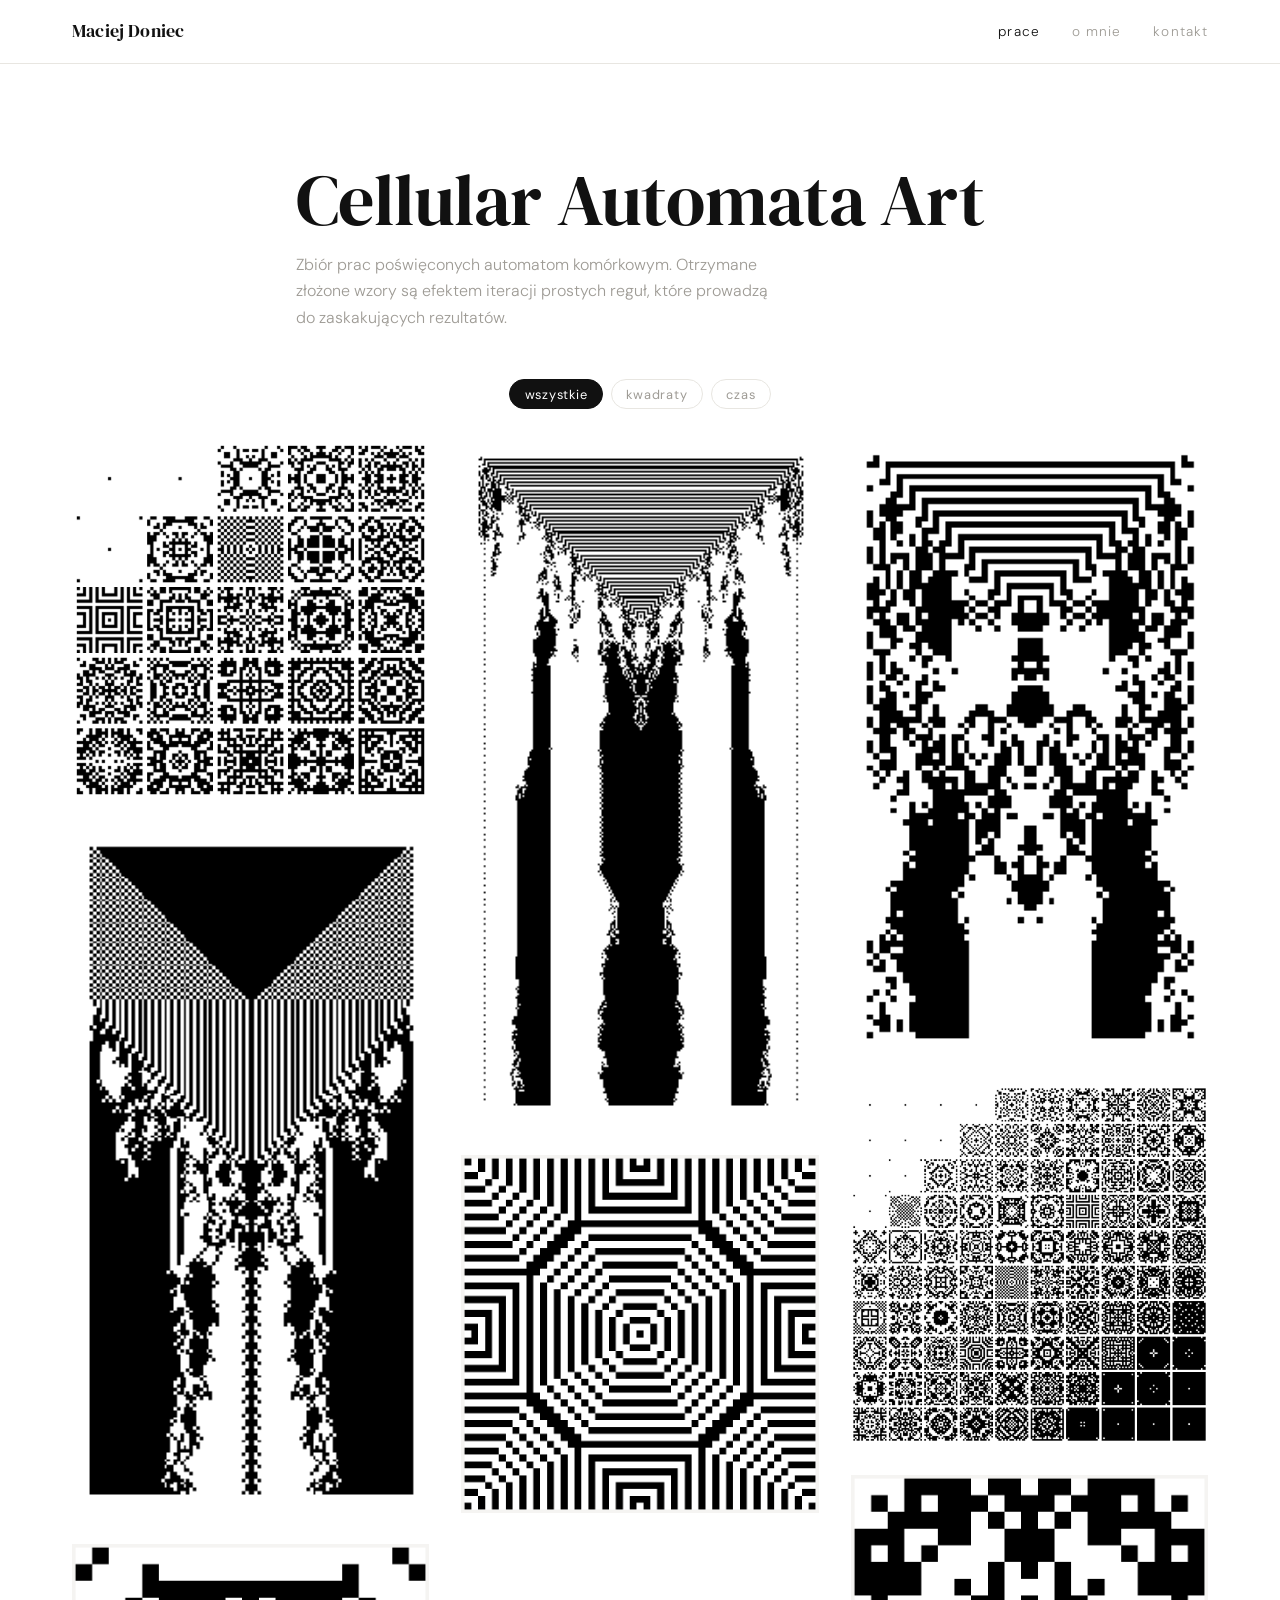
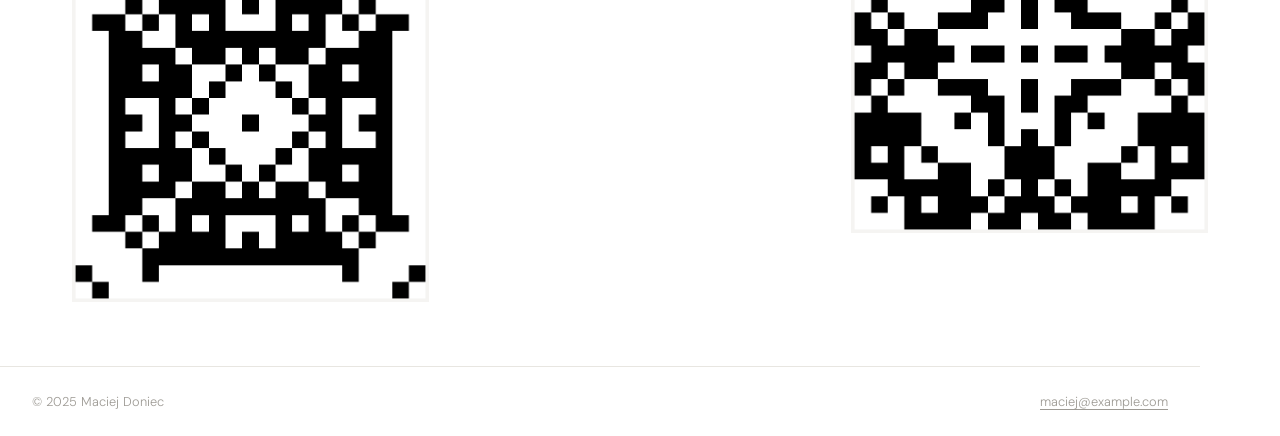
==== commit 19f35f93: "Update index.html" ====
--- a/index.html
+++ b/index.html
@@ -82,13 +82,11 @@
   <section class="hero">
 
     <h1>
-      Grafika &amp; ilustracja
+      Cellular Automata Art
     </h1>
 
     <p class="hero-sub">
-      Zbiór moich projektów —
-      identyfikacje wizualne,
-      ilustracje, plakaty.
+      Zbiór prac poświęconych automatom komórkowym. Otrzymane złożone wzory są efektem iteracji prostych reguł, które prowadzą do zaskakujących rezultatów.
     </p>
 
   </section>
@@ -147,7 +145,7 @@
           <div class="overlay-content">
 
             <span>
-              identyfikacja wizualna
+              Collage 
             </span>
 
             <h2>
@@ -155,7 +153,7 @@
             </h2>
 
             <p>
-              Logo + system identyfikacji
+              Kompzycja 25 stanu automatu 2D po 2000 iteracji dla różnych zasad.
             </p>
 
           </div>
@@ -194,7 +192,7 @@
             </h2>
 
             <p>
-              Seria ilustracji
+              Kolejne korki czasowe pochodzące z przekroju przez automatu 2D.
             </p>
 
           </div>
@@ -267,7 +265,7 @@
 
     <article
       class="card"
-      data-category="czas"
+      data-category="kwadraty"
     >
 
       <div class="card-img-wrap">
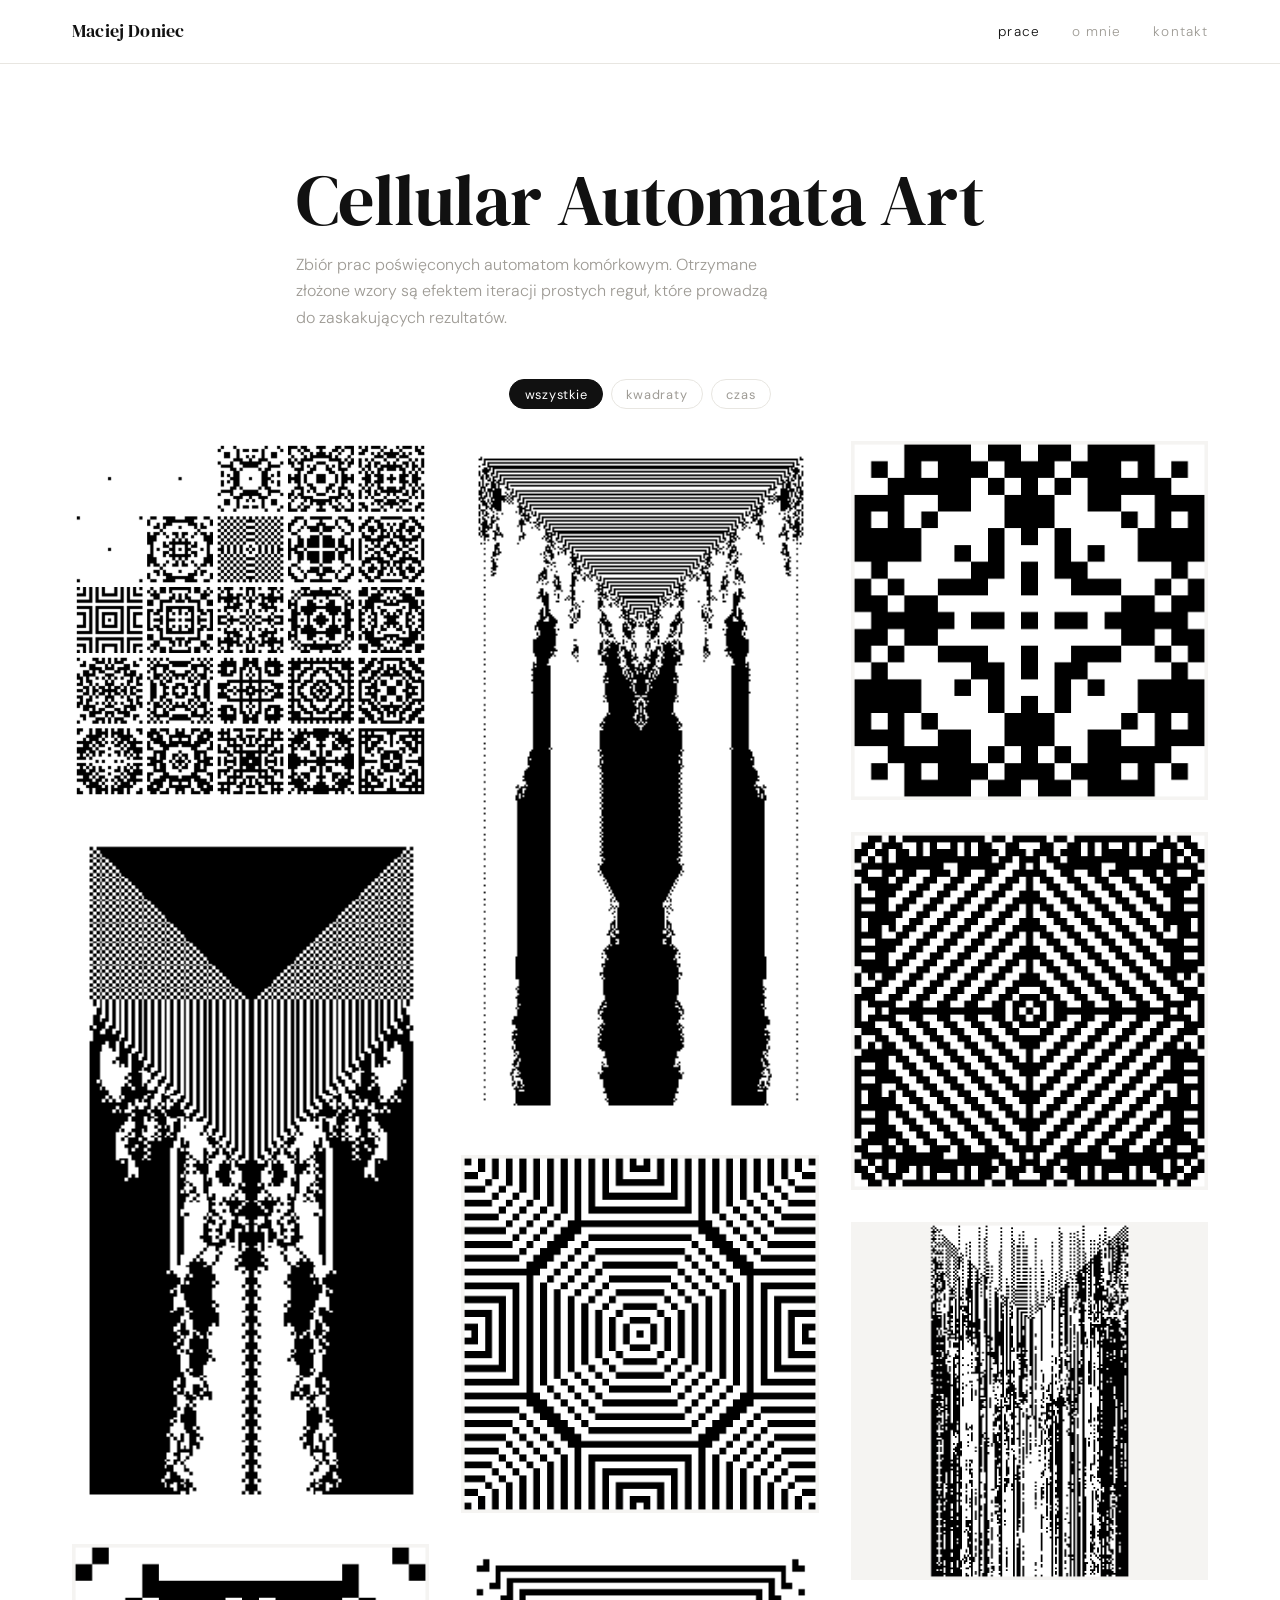
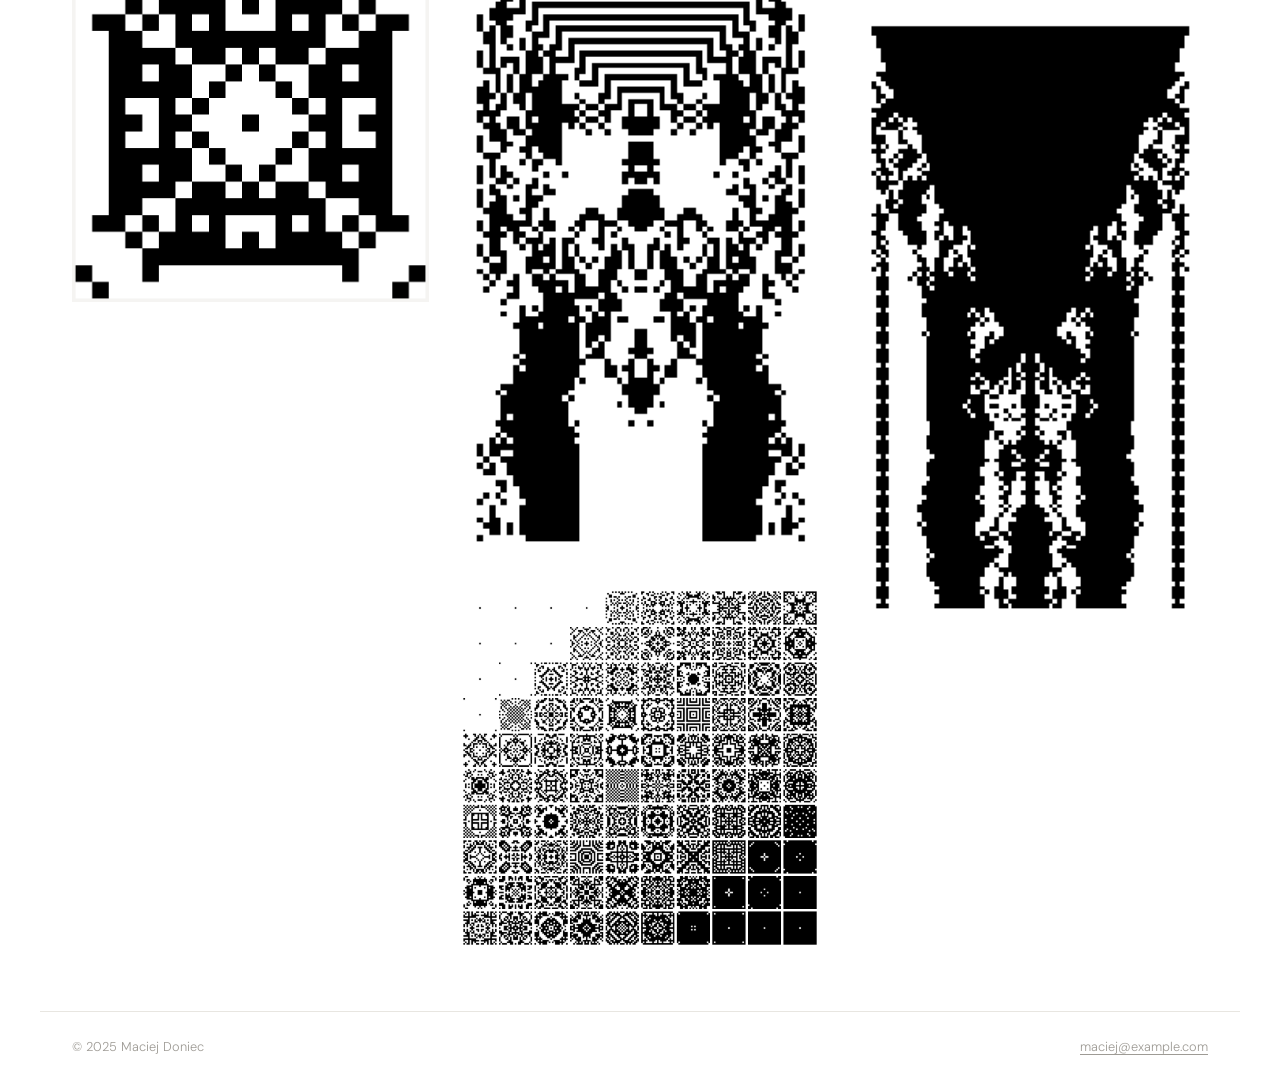
==== commit 14aa4efd: "new drop" ====
--- a/index.html
+++ b/index.html
@@ -357,6 +357,57 @@
 
     </article>
 
+        <article
+      class="card"
+      data-category="kwadraty"
+    >
+
+      <div class="card-img-wrap">
+
+        <img
+          src="images/51_51_243_243.png"
+          alt="Forma geometryczna"
+          loading="lazy"
+        />
+
+      </div>
+
+    </article>
+
+            <article
+      class="card"
+      data-category="Czas"
+    >
+
+      <div class="card-img-wrap">
+
+        <img
+          src="images/2_2_192_54_rand.png"
+          alt="Forma geometryczna"
+          loading="lazy"
+        />
+
+      </div>
+
+    </article>
+
+
+                <article
+      class="card"
+      data-category="Czas"
+    >
+
+      <div class="card-img-wrap">
+
+        <img
+          src="images/s5.png"
+          alt="Forma geometryczna"
+          loading="lazy"
+        />
+
+      </div>
+
+    </article>
   </main>
 
   <!-- ===== FOOTER ===== -->
--- a/css/style.css
+++ b/css/style.css
@@ -1,9 +1,5 @@
 /* ===== RESET & BASE ===== */
-*, *::before, *::after {
-  box-sizing: border-box;
-  margin: 0;
-  padding: 0;
-}
+*, *::before, *::after { box-sizing: border-box; margin: 0; padding: 0; }
 
 :root {
   --white:   #ffffff;
@@ -11,18 +7,14 @@
   --gray-1:  #f5f4f2;
   --gray-2:  #e8e6e1;
   --gray-3:  #9e9b95;
-
   --font-serif: 'DM Serif Display', Georgia, serif;
   --font-sans:  'DM Sans', system-ui, sans-serif;
-
   --max-w: 1200px;
   --nav-h: 64px;
   --gap: clamp(1rem, 2.5vw, 2rem);
 }
 
-html {
-  scroll-behavior: smooth;
-}
+html { scroll-behavior: smooth; }
 
 body {
   font-family: var(--font-sans);
@@ -35,24 +27,10 @@
   flex-direction: column;
 }
 
-img {
-  display: block;
-  max-width: 100%;
-}
-
-a {
-  color: inherit;
-  text-decoration: underline;
-  text-underline-offset: 3px;
-}
-
-a:hover {
-  opacity: .6;
-}
-
-ul {
-  list-style: none;
-}
+img { display: block; max-width: 100%; }
+a { color: inherit; text-decoration: underline; text-underline-offset: 3px; }
+a:hover { opacity: .6; }
+ul { list-style: none; }
 
 /* ===== NAV ===== */
 header {
@@ -69,7 +47,6 @@
   margin: 0 auto;
   padding: 0 var(--gap);
   height: 100%;
-
   display: flex;
   align-items: center;
   justify-content: space-between;
@@ -81,10 +58,7 @@
   letter-spacing: .01em;
 }
 
-.nav-links {
-  display: flex;
-  gap: 2rem;
-}
+.nav-links { display: flex; gap: 2rem; }
 
 .nav-links a {
   font-size: .85rem;
@@ -96,10 +70,7 @@
 }
 
 .nav-links a:hover,
-.nav-links a.active {
-  color: var(--black);
-  opacity: 1;
-}
+.nav-links a.active { color: var(--black); opacity: 1; }
 
 .nav-toggle {
   display: none;
@@ -114,11 +85,7 @@
 .hero {
   max-width: var(--max-w);
   margin: 0 auto;
-
-  padding:
-    clamp(3rem, 8vw, 6rem)
-    var(--gap)
-    clamp(2rem, 5vw, 3rem);
+  padding: clamp(3rem, 8vw, 6rem) var(--gap) clamp(2rem, 5vw, 3rem);
 }
 
 .hero h1 {
@@ -129,9 +96,7 @@
   letter-spacing: -.01em;
 }
 
-.hero--narrow {
-  padding-bottom: 1.5rem;
-}
+.hero--narrow { padding-bottom: 1.5rem; }
 
 .hero-sub {
   margin-top: .8rem;
@@ -145,7 +110,6 @@
   max-width: var(--max-w);
   margin: 0 auto 2rem;
   padding: 0 var(--gap);
-
   display: flex;
   gap: .5rem;
   flex-wrap: wrap;
@@ -155,39 +119,23 @@
   background: none;
   border: 1px solid var(--gray-2);
   border-radius: 999px;
-
   padding: .35rem .9rem;
-
   font-family: var(--font-sans);
   font-size: .8rem;
   letter-spacing: .06em;
-
   cursor: pointer;
-
-  transition:
-    background .15s,
-    border-color .15s;
-
-  color: var(--gray-3);
-}
-
-.filter-btn:hover {
-  border-color: var(--black);
-  color: var(--black);
-}
-
-.filter-btn.active {
-  background: var(--black);
-  border-color: var(--black);
-  color: var(--white);
-}
+  transition: background .15s, border-color .15s;
+  color: var(--gray-3);
+}
+
+.filter-btn:hover { border-color: var(--black); color: var(--black); }
+.filter-btn.active { background: var(--black); border-color: var(--black); color: var(--white); }
 
 /* ===== MASONRY GRID ===== */
 .grid {
   max-width: var(--max-w);
   margin: 0 auto;
   padding: 0 var(--gap) 4rem;
-
   columns: 3;
   column-gap: var(--gap);
 }
@@ -196,21 +144,14 @@
 .card {
   break-inside: avoid;
   margin-bottom: var(--gap);
-
-  position: relative;
   cursor: pointer;
-
   transition: opacity .2s;
 }
 
-.card:hover {
-  opacity: .95;
-}
-
-.card.hidden {
-  display: none;
-}
-
+.card:hover { opacity: .95; }
+.card.hidden { display: none; }
+
+/* ===== CARD IMAGE WRAP ===== */
 .card-img-wrap {
   position: relative;
   overflow: hidden;
@@ -221,37 +162,31 @@
   width: 100%;
   height: auto;
   display: block;
-
   transition: transform .45s ease;
 }
 
-.card:hover img {
-  transform: scale(1.03);
-}
-
-/* ===== OVERLAY ===== */
+.card:hover img { transform: scale(1.03); }
+
+/* ===== OVERLAY =====
+   Zmień wartość rgba żeby przyciemnić/rozjaśnić:
+   .35 = subtelne | .55 = wyraźne (obecne) | .75 = mocne
+   ===== */
 .card-overlay {
   position: absolute;
   inset: 0;
-
-  background: rgba(17,17,17,.35);
-
+  background: rgba(17, 17, 17, .75); /* ← tu regulujesz przyciemnienie */
   display: flex;
   align-items: flex-end;
-
   padding: 1rem;
-
   opacity: 0;
   transition: opacity .3s ease;
-}
-
-.card:hover .card-overlay {
-  opacity: 1;
-}
-
-.overlay-content {
-  color: var(--white);
-}
+  /* pointer-events: none pozwala klikowi przejść do .card-img-wrap */
+  /* pointer-events: none; */
+}
+
+.card:hover .card-overlay { opacity: 1; }
+
+.overlay-content { color: var(--white); }
 
 .overlay-content span {
   font-size: .72rem;
@@ -263,26 +198,68 @@
   font-family: var(--font-serif);
   font-size: 1.2rem;
   font-weight: 400;
-
   margin-top: .3rem;
 }
 
 .overlay-content p {
   font-size: .85rem;
-  opacity: .8;
+  opacity: .85;
   margin-top: .2rem;
 }
+
+/* ===== LIGHTBOX ===== */
+.lightbox {
+  position: fixed;
+  inset: 0;
+  background: rgba(0, 0, 0, .92);
+  display: flex;
+  align-items: center;
+  justify-content: center;
+  opacity: 0;
+  visibility: hidden;
+  transition: opacity .3s ease, visibility .3s ease;
+  z-index: 999;
+}
+
+.lightbox.open {
+  opacity: 1;
+  visibility: visible;
+}
+
+.lightbox-img {
+  max-width: 90vw;
+  max-height: 90vh;
+  object-fit: contain;
+  transform: scale(.95);
+  transition: transform .3s ease;
+}
+
+.lightbox.open .lightbox-img { transform: scale(1); }
+
+.lightbox-close {
+  position: absolute;
+  top: 1.5rem;
+  right: 1.5rem;
+  background: none;
+  border: none;
+  color: white;
+  font-size: 3rem;
+  line-height: 1;
+  cursor: pointer;
+  opacity: .7;
+  transition: opacity .2s;
+}
+
+.lightbox-close:hover { opacity: 1; }
 
 /* ===== ABOUT PAGE ===== */
 .about-layout {
   max-width: var(--max-w);
   margin: 2rem auto 4rem;
   padding: 0 var(--gap);
-
   display: grid;
   grid-template-columns: 260px 1fr;
   gap: 4rem;
-
   align-items: start;
 }
 
@@ -297,7 +274,6 @@
   font-family: var(--font-serif);
   font-size: clamp(1.6rem, 3vw, 2.2rem);
   font-weight: 400;
-
   margin-bottom: 1.2rem;
 }
 
@@ -305,51 +281,38 @@
   font-size: .75rem;
   letter-spacing: .1em;
   text-transform: uppercase;
-
-  color: var(--gray-3);
-
+  color: var(--gray-3);
   margin: 2rem 0 .6rem;
 }
 
-.about-text p {
-  margin-bottom: .9rem;
-}
+.about-text p { margin-bottom: .9rem; }
 
 .skills-list {
   display: flex;
   flex-wrap: wrap;
   gap: .4rem;
-
   margin-bottom: 2rem;
 }
 
 .skills-list li {
   border: 1px solid var(--gray-2);
   border-radius: 999px;
-
   padding: .3rem .85rem;
   font-size: .8rem;
 }
 
 .btn {
   display: inline-block;
-
   background: var(--black);
   color: var(--white);
-
   text-decoration: none;
-
   padding: .65rem 1.6rem;
-
   font-size: .85rem;
   letter-spacing: .05em;
-
   transition: opacity .2s;
 }
 
-.btn:hover {
-  opacity: .7;
-}
+.btn:hover { opacity: .7; }
 
 /* ===== CONTACT ===== */
 .contact-layout {
@@ -358,17 +321,11 @@
   padding: 0 var(--gap);
 }
 
-.contact-info {
-  max-width: 36ch;
-}
-
-.contact-info p {
-  margin-bottom: .5rem;
-}
+.contact-info { max-width: 36ch; }
+.contact-info p { margin-bottom: .5rem; }
 
 .social-links {
   margin-top: 1.2rem;
-
   display: flex;
   flex-direction: column;
   gap: .4rem;
@@ -381,136 +338,40 @@
   text-decoration: none;
 }
 
-/* ===== LIGHTBOX ===== */
-
-.lightbox {
-  position: fixed;
-  inset: 0;
-
-  background: rgba(0,0,0,.92);
-
-  display: flex;
-  align-items: center;
-  justify-content: center;
-
-  opacity: 0;
-  visibility: hidden;
-
-  transition:
-    opacity .3s ease,
-    visibility .3s ease;
-
-  z-index: 999;
-}
-
-.lightbox.open {
-  opacity: 1;
-  visibility: visible;
-}
-
-.lightbox-img {
-  max-width: 90vw;
-  max-height: 90vh;
-
-  object-fit: contain;
-
-  transform: scale(.95);
-  transition: transform .3s ease;
-}
-
-.lightbox.open .lightbox-img {
-  transform: scale(1);
-}
-
-.lightbox-close {
-  position: absolute;
-  top: 1.5rem;
-  right: 1.5rem;
-
-  background: none;
-  border: none;
-
-  color: white;
-
-  font-size: 3rem;
-  line-height: 1;
-
-  cursor: pointer;
-}
 /* ===== FOOTER ===== */
 footer {
-  margin-top: auto;
-
   border-top: 1px solid var(--gray-2);
-
   padding: 1.5rem var(--gap);
-
   display: flex;
   justify-content: space-between;
   align-items: center;
-
-  max-width: var(--max-w);
+  max-width: var(--max-w);
+  margin: auto auto 0;
   width: 100%;
-}
-
-footer {
   font-size: .8rem;
   color: var(--gray-3);
 }
 
-footer a {
-  color: var(--gray-3);
-}
+footer a { color: var(--gray-3); }
 
 /* ===== MOBILE ===== */
 @media (max-width: 680px) {
-
-  .nav-links {
-    display: none;
-  }
-
+  .nav-links { display: none; }
   .nav-links.open {
     display: flex;
     flex-direction: column;
-
     position: fixed;
     inset: var(--nav-h) 0 0;
-
     background: var(--white);
-
     align-items: center;
     justify-content: center;
-
     gap: 2.5rem;
-
     z-index: 99;
   }
-
-  .nav-links.open a {
-    font-size: 1.1rem;
-  }
-
-  .nav-toggle {
-    display: block;
-  }
-
-  .grid {
-    columns: 2;
-  }
-
-  .about-layout {
-    grid-template-columns: 1fr;
-    gap: 2rem;
-  }
-
-  .about-photo img {
-    aspect-ratio: 1;
-    max-width: 220px;
-  }
-
-  footer {
-    flex-direction: column;
-    gap: .4rem;
-    text-align: center;
-  }
-}+  .nav-links.open a { font-size: 1.1rem; }
+  .nav-toggle { display: block; }
+  .grid { columns: 2; }
+  .about-layout { grid-template-columns: 1fr; gap: 2rem; }
+  .about-photo img { aspect-ratio: 1; max-width: 220px; }
+  footer { flex-direction: column; gap: .4rem; text-align: center; }
+}
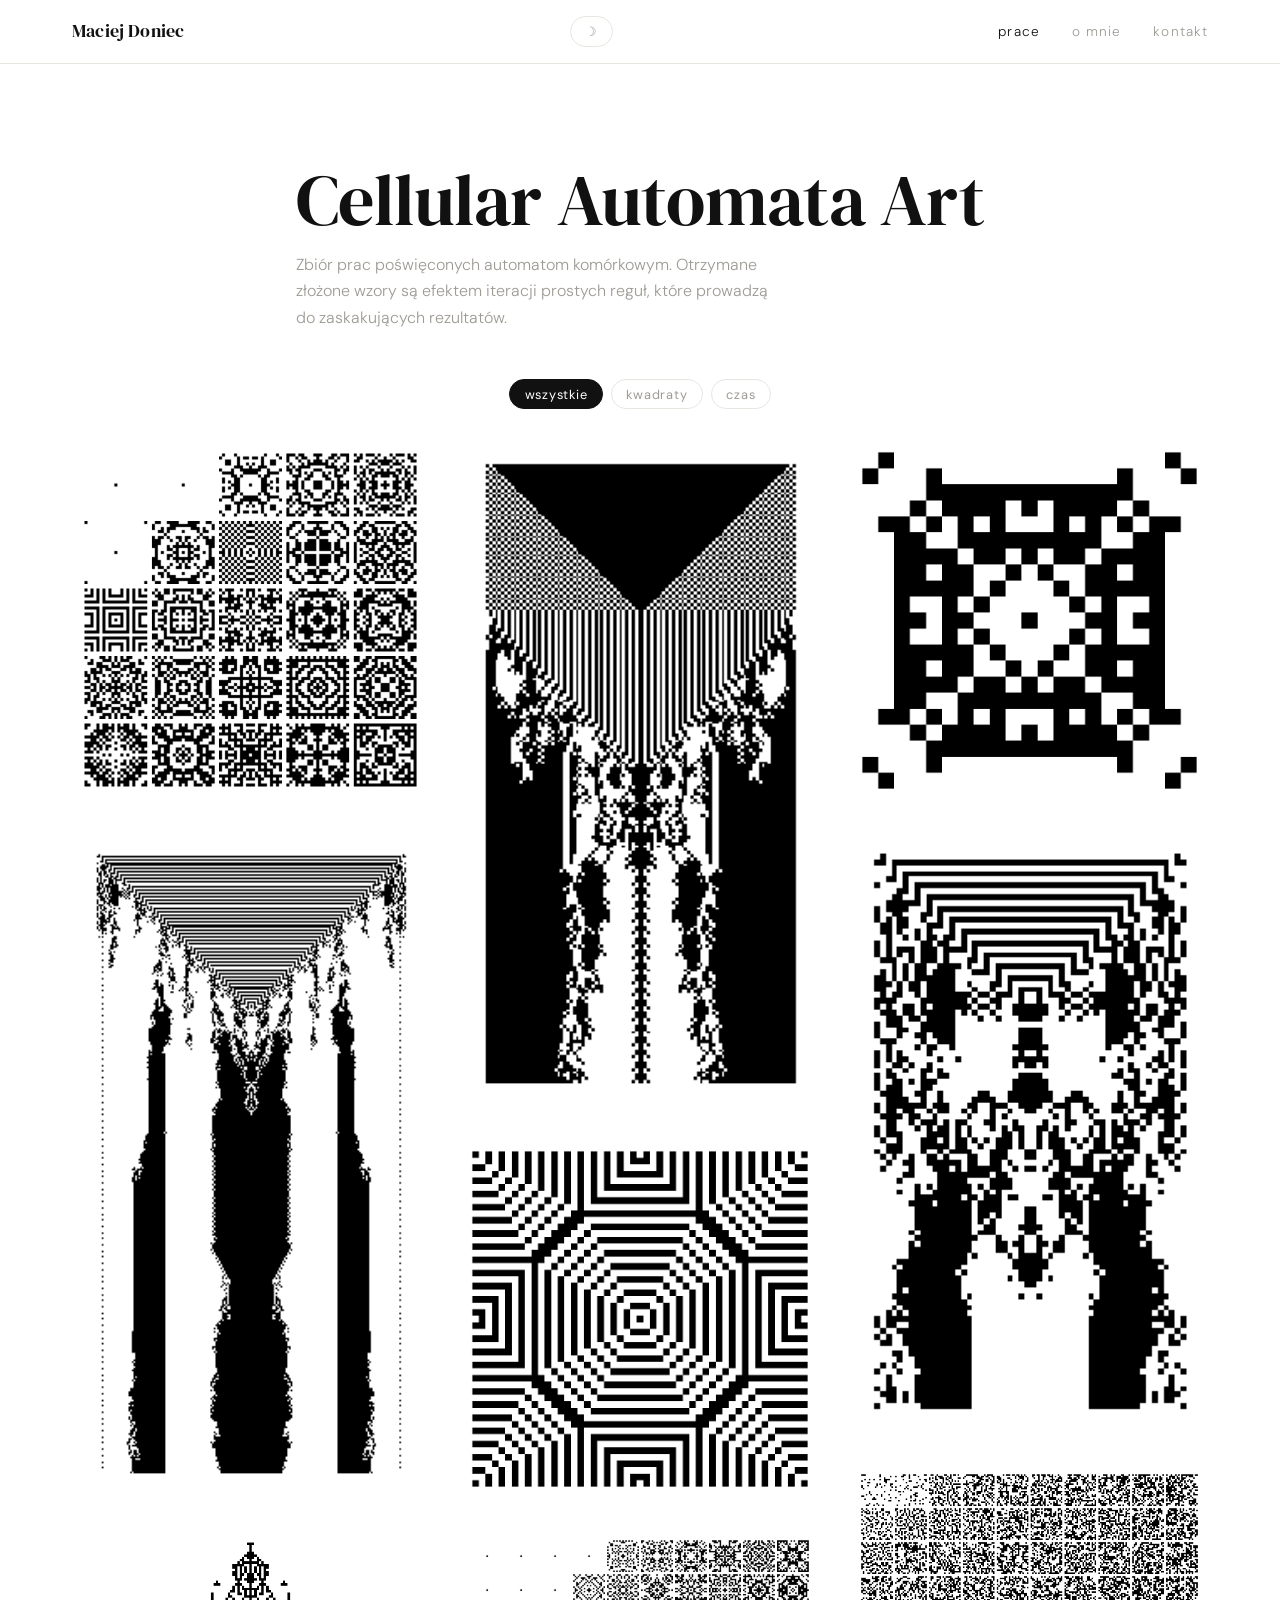
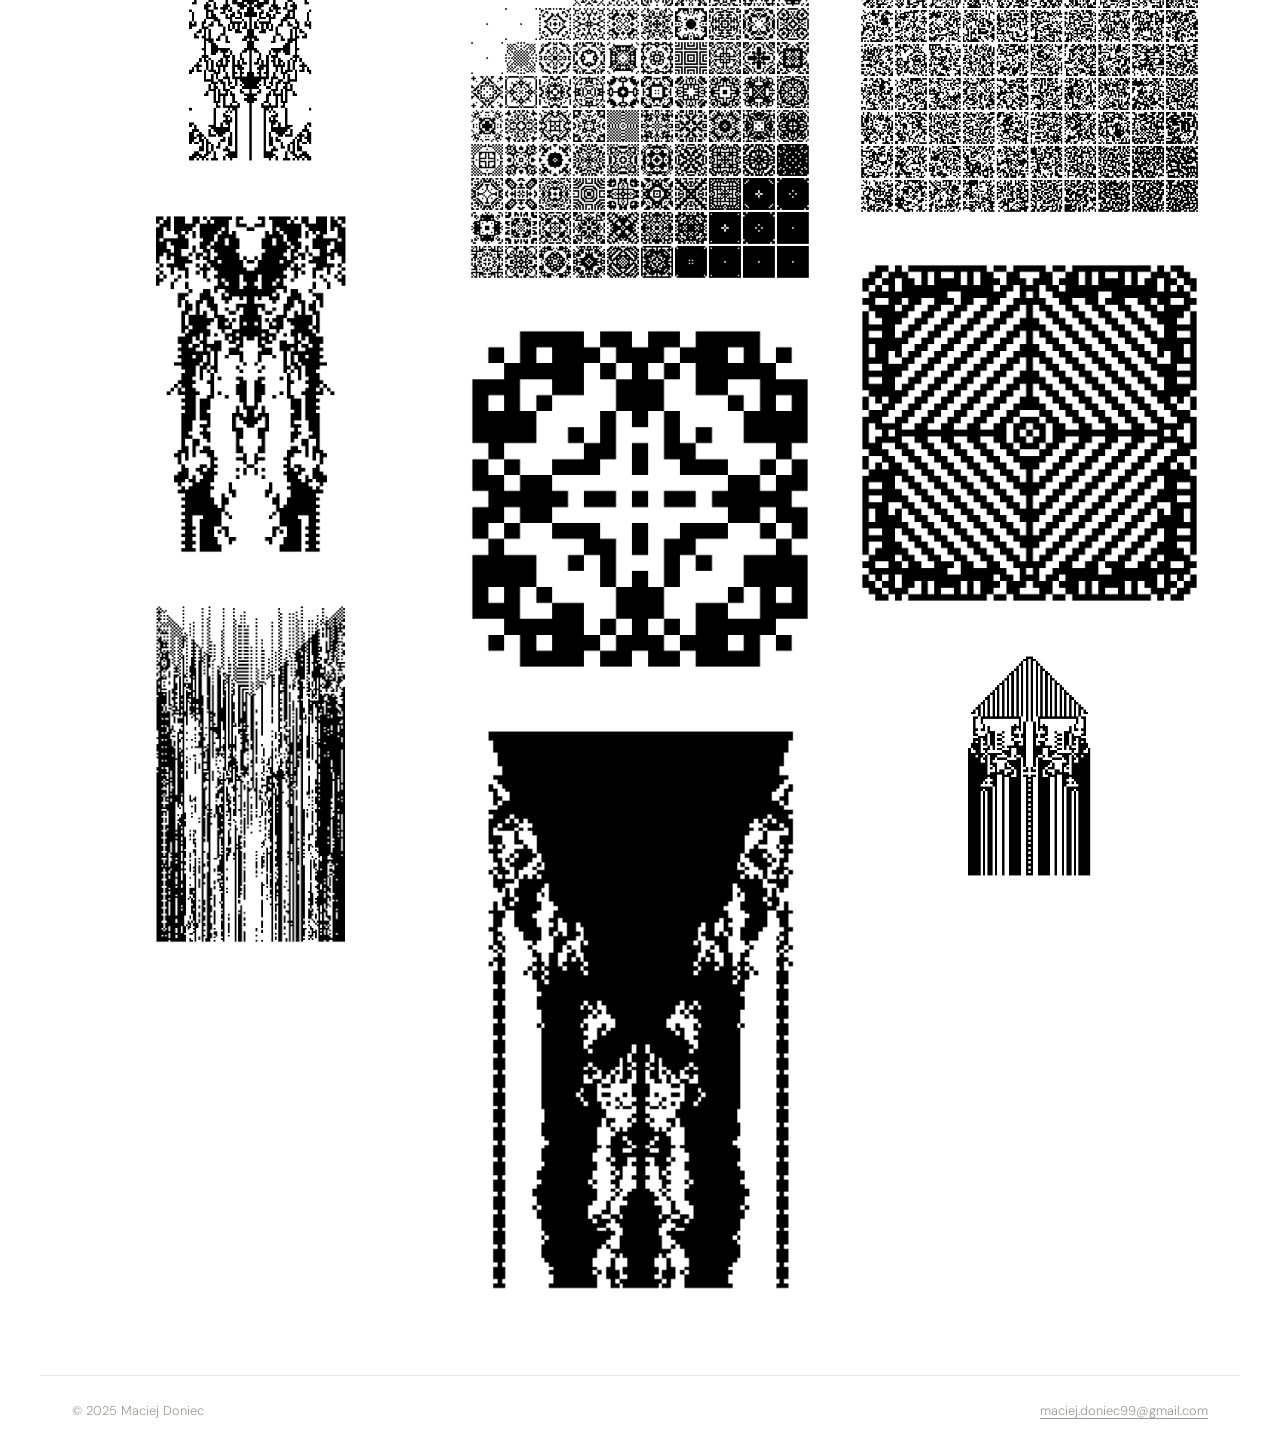
==== commit c4760f9e: "Dark mood" ====
--- a/index.html
+++ b/index.html
@@ -2,515 +2,170 @@
 <html lang="pl">
 
 <head>
-
   <meta charset="UTF-8" />
-
-  <meta
-    name="viewport"
-    content="width=device-width, initial-scale=1.0"
-  />
-
+  <meta name="viewport" content="width=device-width, initial-scale=1.0" />
   <title>Portfolio</title>
-
-  <link
-    rel="stylesheet"
-    href="css/style.css"
-  />
-
-  <link
-    rel="preconnect"
-    href="https://fonts.googleapis.com"
-  />
-
-  <link
-    href="https://fonts.googleapis.com/css2?family=DM+Serif+Display:ital@0;1&family=DM+Sans:wght@300;400;500&display=swap"
-    rel="stylesheet"
-  />
-
+  <link rel="stylesheet" href="css/style.css" />
+  <link rel="preconnect" href="https://fonts.googleapis.com" />
+  <link href="https://fonts.googleapis.com/css2?family=DM+Serif+Display:ital@0;1&family=DM+Sans:wght@300;400;500&display=swap" rel="stylesheet" />
 </head>
 
 <body>
 
   <!-- ===== NAV ===== -->
-
   <header>
-
     <nav>
-
-      <span class="nav-logo">
-        Maciej Doniec
-      </span>
-
+      <span class="nav-logo">Maciej Doniec</span>
+      <button class="dark-toggle" id="darkToggle">☽</button>
       <ul class="nav-links">
-
-        <li>
-          <a
-            href="index.html"
-            class="active"
-          >
-            prace
-          </a>
-        </li>
-
-        <li>
-          <a href="about.html">
-            o mnie
-          </a>
-        </li>
-
-        <li>
-          <a href="contact.html">
-            kontakt
-          </a>
-        </li>
-
+        <li><a href="index.html" class="active">prace</a></li>
+        <li><a href="about.html">o mnie</a></li>
+        <li><a href="contact.html">kontakt</a></li>
       </ul>
-
-      <button
-        class="nav-toggle"
-        aria-label="menu"
-      >
-        &#9776;
-      </button>
-
+      <button class="nav-toggle" aria-label="menu">&#9776;</button>
     </nav>
-
   </header>
-
+  
   <!-- ===== HERO ===== -->
-
   <section class="hero">
-
-    <h1>
-      Cellular Automata Art
-    </h1>
-
-    <p class="hero-sub">
-      Zbiór prac poświęconych automatom komórkowym. Otrzymane złożone wzory są efektem iteracji prostych reguł, które prowadzą do zaskakujących rezultatów.
-    </p>
-
+    <h1>Cellular Automata Art</h1>
+    <p class="hero-sub">Zbiór prac poświęconych automatom komórkowym. Otrzymane złożone wzory są efektem iteracji prostych reguł, które prowadzą do zaskakujących rezultatów.</p>
   </section>
 
   <!-- ===== FILTERS ===== -->
-
   <section class="filters">
-
-    <button
-      class="filter-btn active"
-      data-filter="all"
-    >
-      wszystkie
-    </button>
-
-    <button
-      class="filter-btn"
-      data-filter="kwadraty"
-    >
-      kwadraty
-    </button>
-
-    <button
-      class="filter-btn"
-      data-filter="czas"
-    >
-      czas
-    </button>
-
+    <button class="filter-btn active" data-filter="all">wszystkie</button>
+    <button class="filter-btn" data-filter="kwadraty">kwadraty</button>
+    <button class="filter-btn" data-filter="czas">czas</button>
   </section>
 
-  <!-- ===== GALLERY ===== -->
+  <!-- ===== ŹRÓDŁO KART — niewidoczne, JS klonuje do kolumn ===== -->
+  <div id="card-source" hidden>
 
-  <main
-    class="grid"
-    id="gallery"
-  >
-
-    <!-- ===== CARD 1 ===== -->
-
-    <article
-      class="card"
-      data-category="kwadraty"
-    >
-
+    <article class="card" data-category="kwadraty">
       <div class="card-img-wrap">
-
-        <img
-          src="images/collage_seed_42_n5_sort_darkness_asc_fill_diagonalz.png"
-          alt="Automat 2D"
-          loading="lazy"
-        />
-
+        <img src="images/collage_seed_42_n5_sort_darkness_asc_fill_diagonalz.png" alt="Automat 2D" loading="lazy" />
         <div class="card-overlay">
-
           <div class="overlay-content">
-
-            <span>
-              Collage 
-            </span>
-
-            <h2>
-              Automat 2D
-            </h2>
-
-            <p>
-              Kompzycja 25 stanu automatu 2D po 2000 iteracji dla różnych zasad.
-            </p>
-
+            <h2>Automat 2D</h2>
+            <p>Kompozycja 25 stanów automatu 2D po 2000 iteracji dla różnych zasad.</p>
           </div>
-
         </div>
-
       </div>
-
     </article>
 
-    <!-- ===== CARD 2 ===== -->
-
-    <article
-      class="card"
-      data-category="czas"
-    >
-
+    <article class="card" data-category="czas">
       <div class="card-img-wrap">
-
-        <img
-          src="images/1.png"
-          alt="Przekrój przez Automat 1"
-          loading="lazy"
-        />
-
+        <img src="images/1.png" alt="Przekrój przez Automat 1" loading="lazy" />
         <div class="card-overlay">
-
           <div class="overlay-content">
-
-            <span>
-              ilustracja
-            </span>
-
-            <h2>
-              Przekrój przez Automat 1
-            </h2>
-
-            <p>
-              Kolejne korki czasowe pochodzące z przekroju przez automatu 2D.
-            </p>
-
+            <h2>Przekrój przez Automat 1</h2>
+            <p>Kolejne kroki czasowe pochodzące z przekroju przez automat 2D.</p>
           </div>
-
         </div>
-
       </div>
-
     </article>
 
-    <!-- ===== CARD 3 ===== -->
-
-    <article
-      class="card"
-      data-category="kwadraty"
-    >
-
+    <article class="card" data-category="kwadraty">
       <div class="card-img-wrap">
-
-        <img
-          src="images/21_21_44_44.png"
-          alt="Kompozycja geometryczna"
-          loading="lazy"
-        />
-
+        <img src="images/21_21_44_44.png" alt="Kompozycja geometryczna" loading="lazy" />
       </div>
-
     </article>
 
-    <!-- ===== CARD 4 ===== -->
-
-    <article
-      class="card"
-      data-category="czas"
-    >
-
+    <article class="card" data-category="czas">
       <div class="card-img-wrap">
-
-        <img
-          src="images/3.png"
-          alt="Plakat eventowy"
-          loading="lazy"
-        />
-
-        <div class="card-overlay">
-
-          <div class="overlay-content">
-
-            <span>
-              plakat
-            </span>
-
-            <h2>
-              Przekrój przez Automat 1
-            </h2>
-
-            <p>
-              Plakat eventowy
-            </p>
-
-          </div>
-
-        </div>
-
+        <img src="images/3.png" alt="Plakat eventowy" loading="lazy" />
       </div>
-
     </article>
 
-    <!-- ===== CARD 5 ===== -->
-
-    <article
-      class="card"
-      data-category="kwadraty"
-    >
-
+    <article class="card" data-category="kwadraty">
       <div class="card-img-wrap">
-
-        <img
-          src="images/51_51_126_126.png"
-          alt="Projekt graficzny"
-          loading="lazy"
-        />
-
+        <img src="images/51_51_126_126.png" alt="Projekt graficzny" loading="lazy" />
       </div>
-
     </article>
 
-    <!-- ===== CARD 6 ===== -->
-
-    <article
-      class="card"
-      data-category="czas"
-    >
-
+    <article class="card" data-category="czas">
       <div class="card-img-wrap">
-
-        <img
-          src="images/s4.png"
-          alt="Studio F"
-          loading="lazy"
-        />
-
-        <div class="card-overlay">
-
-          <div class="overlay-content">
-
-            <span>
-              logo
-            </span>
-
-            <h2>
-              Studio F
-            </h2>
-
-            <p>
-              Znak + typografia
-            </p>
-
-          </div>
-
-        </div>
-
+        <img src="images/s4.png" alt="Studio F" loading="lazy" />
       </div>
-
     </article>
 
-    <!-- ===== CARD 7 ===== -->
-
-    <article
-      class="card"
-      data-category="kwadraty"
-    >
-
+    <article class="card" data-category="czas">
       <div class="card-img-wrap">
-
-        <img
-          src="images/collage_seed_nothing_n10_sort_darkness_asc_fill_diagonalz.png"
-          alt="Abstrakcyjna kompozycja"
-          loading="lazy"
-        />
-
+        <img src="images/51_51_285_285.png" alt="Przekrój czasowy" loading="lazy" />
       </div>
-
     </article>
 
-    <!-- ===== CARD 8 ===== -->
-
-    <article
-      class="card"
-      data-category="kwadraty"
-    >
-
+    <article class="card" data-category="kwadraty">
       <div class="card-img-wrap">
-
-        <img
-          src="images/21_21_105_105.png"
-          alt="Forma geometryczna"
-          loading="lazy"
-        />
-
+        <img src="images/collage_seed_nothing_n10_sort_darkness_asc_fill_diagonalz.png" alt="Abstrakcyjna kompozycja" loading="lazy" />
       </div>
-
     </article>
 
-        <article
-      class="card"
-      data-category="kwadraty"
-    >
-
+    <article class="card" data-category="kwadraty">
       <div class="card-img-wrap">
-
-        <img
-          src="images/51_51_243_243.png"
-          alt="Forma geometryczna"
-          loading="lazy"
-        />
-
+        <img src="images/collage_seed_42_n10_sort_darkness_asc_fill_diagonal.png" alt="Abstrakcyjna kompozycja 2" loading="lazy" />
       </div>
-
     </article>
 
-            <article
-      class="card"
-      data-category="Czas"
-    >
-
+    <article class="card" data-category="czas">
       <div class="card-img-wrap">
-
-        <img
-          src="images/2_2_192_54_rand.png"
-          alt="Forma geometryczna"
-          loading="lazy"
-        />
-
+        <img src="images/2_2_92_26_diagonal.png" alt="Przekrój diagonalny" loading="lazy" />
       </div>
-
     </article>
 
+    <article class="card" data-category="kwadraty">
+      <div class="card-img-wrap">
+        <img src="images/21_21_105_105.png" alt="Forma geometryczna" loading="lazy" />
+      </div>
+    </article>
 
-                <article
-      class="card"
-      data-category="Czas"
-    >
+    <article class="card" data-category="kwadraty">
+      <div class="card-img-wrap">
+        <img src="images/51_51_243_243.png" alt="Forma geometryczna 2" loading="lazy" />
+      </div>
+    </article>
 
+    <article class="card" data-category="czas">
       <div class="card-img-wrap">
+        <img src="images/2_2_192_54_rand.png" alt="Przekrój losowy" loading="lazy" />
+      </div>
+    </article>
 
-        <img
-          src="images/s5.png"
-          alt="Forma geometryczna"
-          loading="lazy"
-        />
+    <article class="card" data-category="czas">
+      <div class="card-img-wrap">
+        <img src="images/s5.png" alt="Przekrój s5" loading="lazy" />
+      </div>
+    </article>
 
+    <article class="card" data-category="czas">
+      <div class="card-img-wrap">
+        <img src="images/51_51_241_241.png" alt="Przekrój 241" loading="lazy" />
       </div>
+    </article>
 
-    </article>
+  </div>
+
+  <!-- ===== GALLERY — 3 niezależne kolumny ===== -->
+  <main class="grid" id="gallery">
+    <div class="col" id="col-0"></div>
+    <div class="col" id="col-1"></div>
+    <div class="col" id="col-2"></div>
   </main>
 
   <!-- ===== FOOTER ===== -->
-
   <footer>
-
-    <p>
-      © 2025 Maciej Doniec
-    </p>
-
-    <p>
-
-      <a href="mailto:maciej@example.com">
-        maciej@example.com
-      </a>
-
-    </p>
-
+    <p>© 2025 Maciej Doniec</p>
+    <p><a href="mailto:maciej.doniec99@gmail.com">maciej.doniec99@gmail.com</a></p>
   </footer>
 
   <!-- ===== LIGHTBOX ===== -->
-
-  <div
-    class="lightbox"
-    id="lightbox"
-  >
-
-    <button
-      class="lightbox-close"
-      id="lightboxClose"
-    >
-      ×
-    </button>
-
-    <img
-      src=""
-      alt=""
-      class="lightbox-img"
-      id="lightboxImg"
-    />
-
+  <div class="lightbox" id="lightbox">
+    <button class="lightbox-close" id="lightboxClose">×</button>
+    <img src="" alt="" class="lightbox-img" id="lightboxImg" />
   </div>
-
-  <!-- ===== SCRIPTS ===== -->
 
   <script src="js/main.js"></script>
 
-  <script>
-
-    const cards =
-      document.querySelectorAll('.card img');
-
-    const lightbox =
-      document.getElementById('lightbox');
-
-    const lightboxImg =
-      document.getElementById('lightboxImg');
-
-    const lightboxClose =
-      document.getElementById('lightboxClose');
-
-    cards.forEach(img => {
-
-      img.addEventListener('click', () => {
-
-        lightbox.classList.add('open');
-
-        lightboxImg.src = img.src;
-
-        lightboxImg.alt = img.alt;
-
-      });
-
-    });
-
-    lightboxClose.addEventListener('click', () => {
-
-      lightbox.classList.remove('open');
-
-    });
-
-    lightbox.addEventListener('click', (e) => {
-
-      if (e.target === lightbox) {
-
-        lightbox.classList.remove('open');
-
-      }
-
-    });
-
-    document.addEventListener('keydown', (e) => {
-
-      if (e.key === 'Escape') {
-
-        lightbox.classList.remove('open');
-
-      }
-
-    });
-
-  </script>
-
 </body>
-
-</html>+</html>
--- a/css/style.css
+++ b/css/style.css
@@ -33,6 +33,25 @@
 ul { list-style: none; }
 
 /* ===== NAV ===== */
+
+.dark-toggle {
+  background: none;
+  border: 1px solid var(--gray-2);
+  border-radius: 999px;
+  padding: .35rem .9rem;
+  font-family: var(--font-sans);
+  font-size: .8rem;
+  letter-spacing: .08em;
+  text-transform: lowercase;
+  cursor: pointer;
+  color: var(--gray-3);
+  transition: border-color .2s, color .2s;
+}
+
+.dark-toggle:hover {
+  border-color: var(--black);
+  color: var(--black);
+}
 header {
   position: sticky;
   top: 0;
@@ -131,31 +150,55 @@
 .filter-btn:hover { border-color: var(--black); color: var(--black); }
 .filter-btn.active { background: var(--black); border-color: var(--black); color: var(--white); }
 
-/* ===== MASONRY GRID ===== */
+
+/* ===== DARK MODE ===== */
+body.dark {
+  --white: #111111;
+  --black: #ffffff;
+  --gray-1: #1a1a1a;
+  --gray-2: #2a2a2a;
+  --gray-3: #666666;
+}
+
+body.dark .card-img-wrap img {
+  filter: invert(1);
+}
+
+body.dark .lightbox-img {
+  filter: invert(1);
+}
+
+/* ===== GRID — 3 niezależne kolumny ===== */
 .grid {
   max-width: var(--max-w);
   margin: 0 auto;
   padding: 0 var(--gap) 4rem;
-  columns: 3;
-  column-gap: var(--gap);
+  display: grid;
+  grid-template-columns: repeat(3, 1fr);
+  gap: var(--gap);
+}
+
+/* każda kolumna to osobny flex container — karty układają się niezależnie */
+.col {
+  display: flex;
+  flex-direction: column;
+  gap: var(--gap);
 }
 
 /* ===== CARD ===== */
 .card {
-  break-inside: avoid;
-  margin-bottom: var(--gap);
   cursor: pointer;
   transition: opacity .2s;
 }
 
 .card:hover { opacity: .95; }
-.card.hidden { display: none; }
 
 /* ===== CARD IMAGE WRAP ===== */
 .card-img-wrap {
   position: relative;
   overflow: hidden;
-  background: var(--gray-1);
+  background: var(--white);
+  padding: 8px;
 }
 
 .card-img-wrap img {
@@ -167,21 +210,16 @@
 
 .card:hover img { transform: scale(1.03); }
 
-/* ===== OVERLAY =====
-   Zmień wartość rgba żeby przyciemnić/rozjaśnić:
-   .35 = subtelne | .55 = wyraźne (obecne) | .75 = mocne
-   ===== */
+/* ===== OVERLAY ===== */
 .card-overlay {
   position: absolute;
-  inset: 0;
-  background: rgba(17, 17, 17, .75); /* ← tu regulujesz przyciemnienie */
+  inset: 8px;
+  background: rgba(17, 17, 17, .75);
   display: flex;
   align-items: flex-end;
   padding: 1rem;
   opacity: 0;
   transition: opacity .3s ease;
-  /* pointer-events: none pozwala klikowi przejść do .card-img-wrap */
-  /* pointer-events: none; */
 }
 
 .card:hover .card-overlay { opacity: 1; }
@@ -221,10 +259,7 @@
   z-index: 999;
 }
 
-.lightbox.open {
-  opacity: 1;
-  visibility: visible;
-}
+.lightbox.open { opacity: 1; visibility: visible; }
 
 .lightbox-img {
   max-width: 90vw;
@@ -370,7 +405,9 @@
   }
   .nav-links.open a { font-size: 1.1rem; }
   .nav-toggle { display: block; }
-  .grid { columns: 2; }
+  .grid { grid-template-columns: repeat(2, 1fr); }
+  /* na mobile col-2 jest ukryty — tylko 2 kolumny */
+  #col-2 { display: none; }
   .about-layout { grid-template-columns: 1fr; gap: 2rem; }
   .about-photo img { aspect-ratio: 1; max-width: 220px; }
   footer { flex-direction: column; gap: .4rem; text-align: center; }
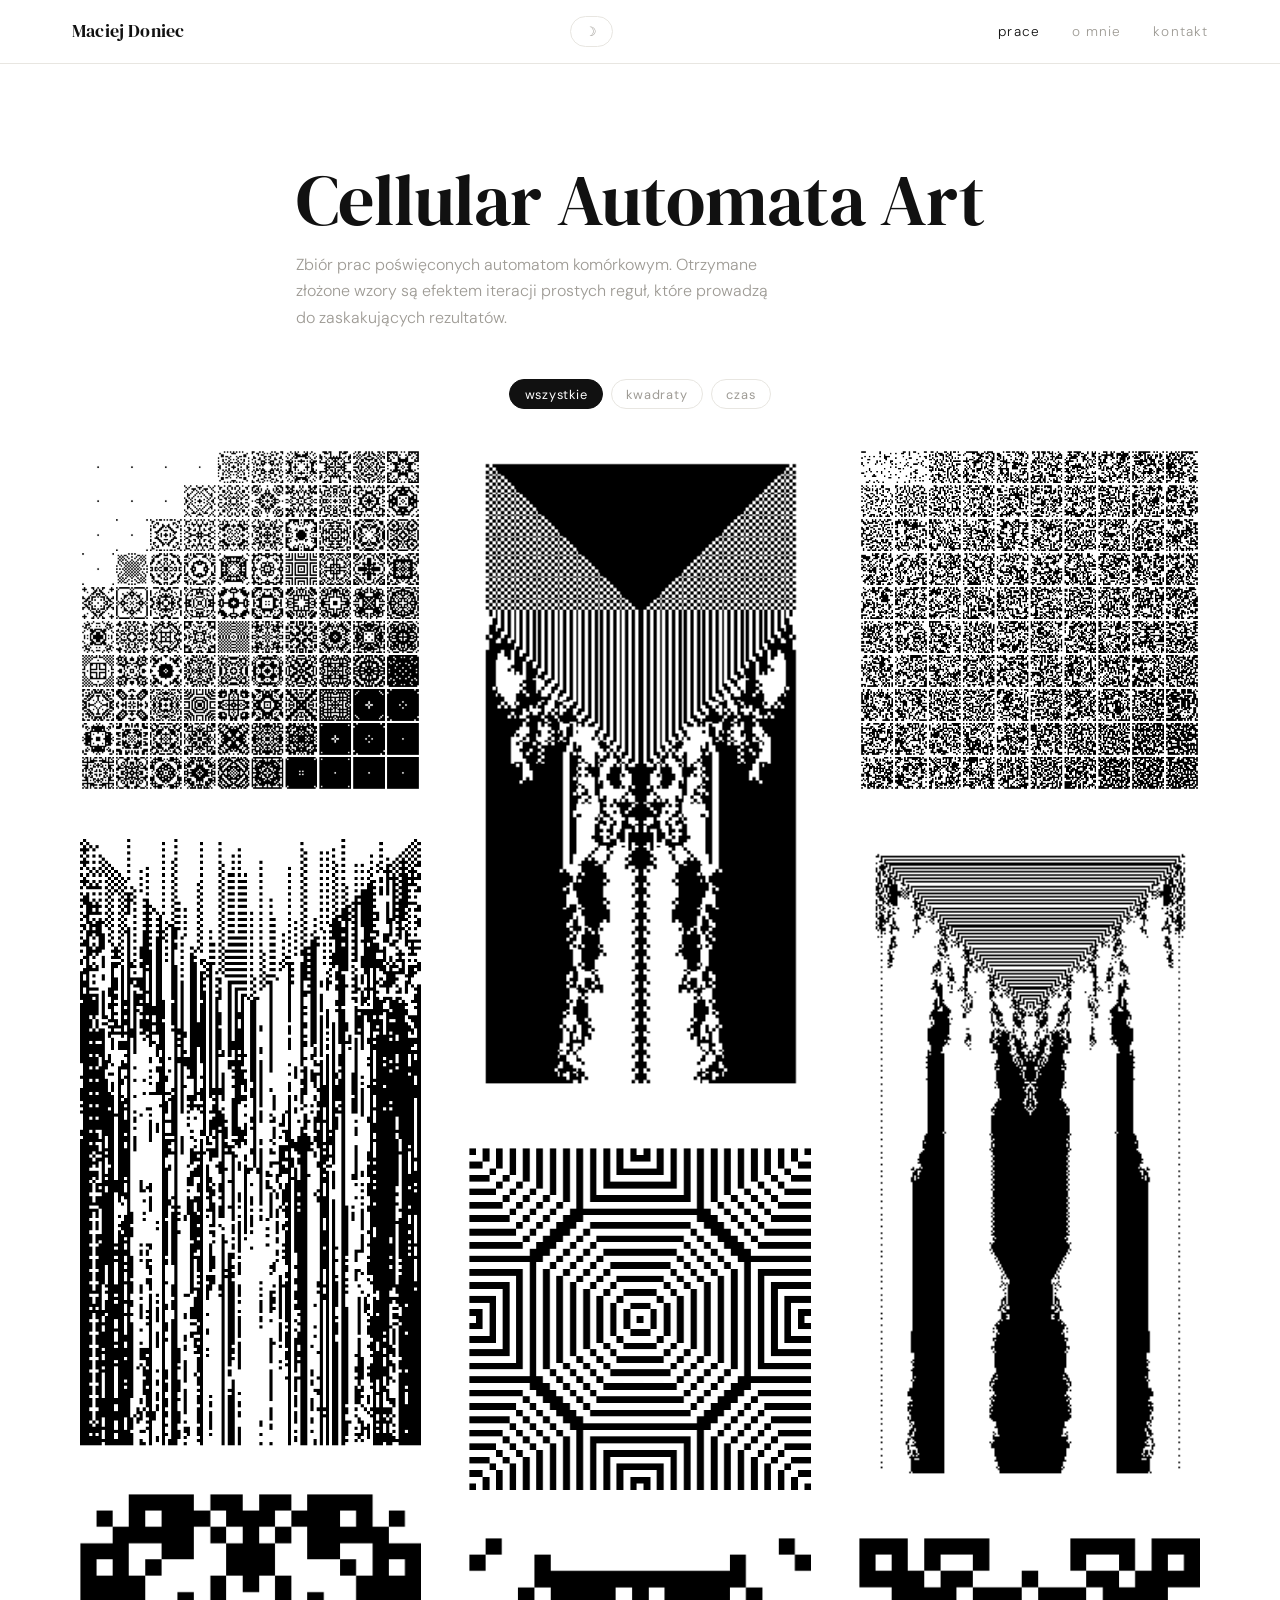
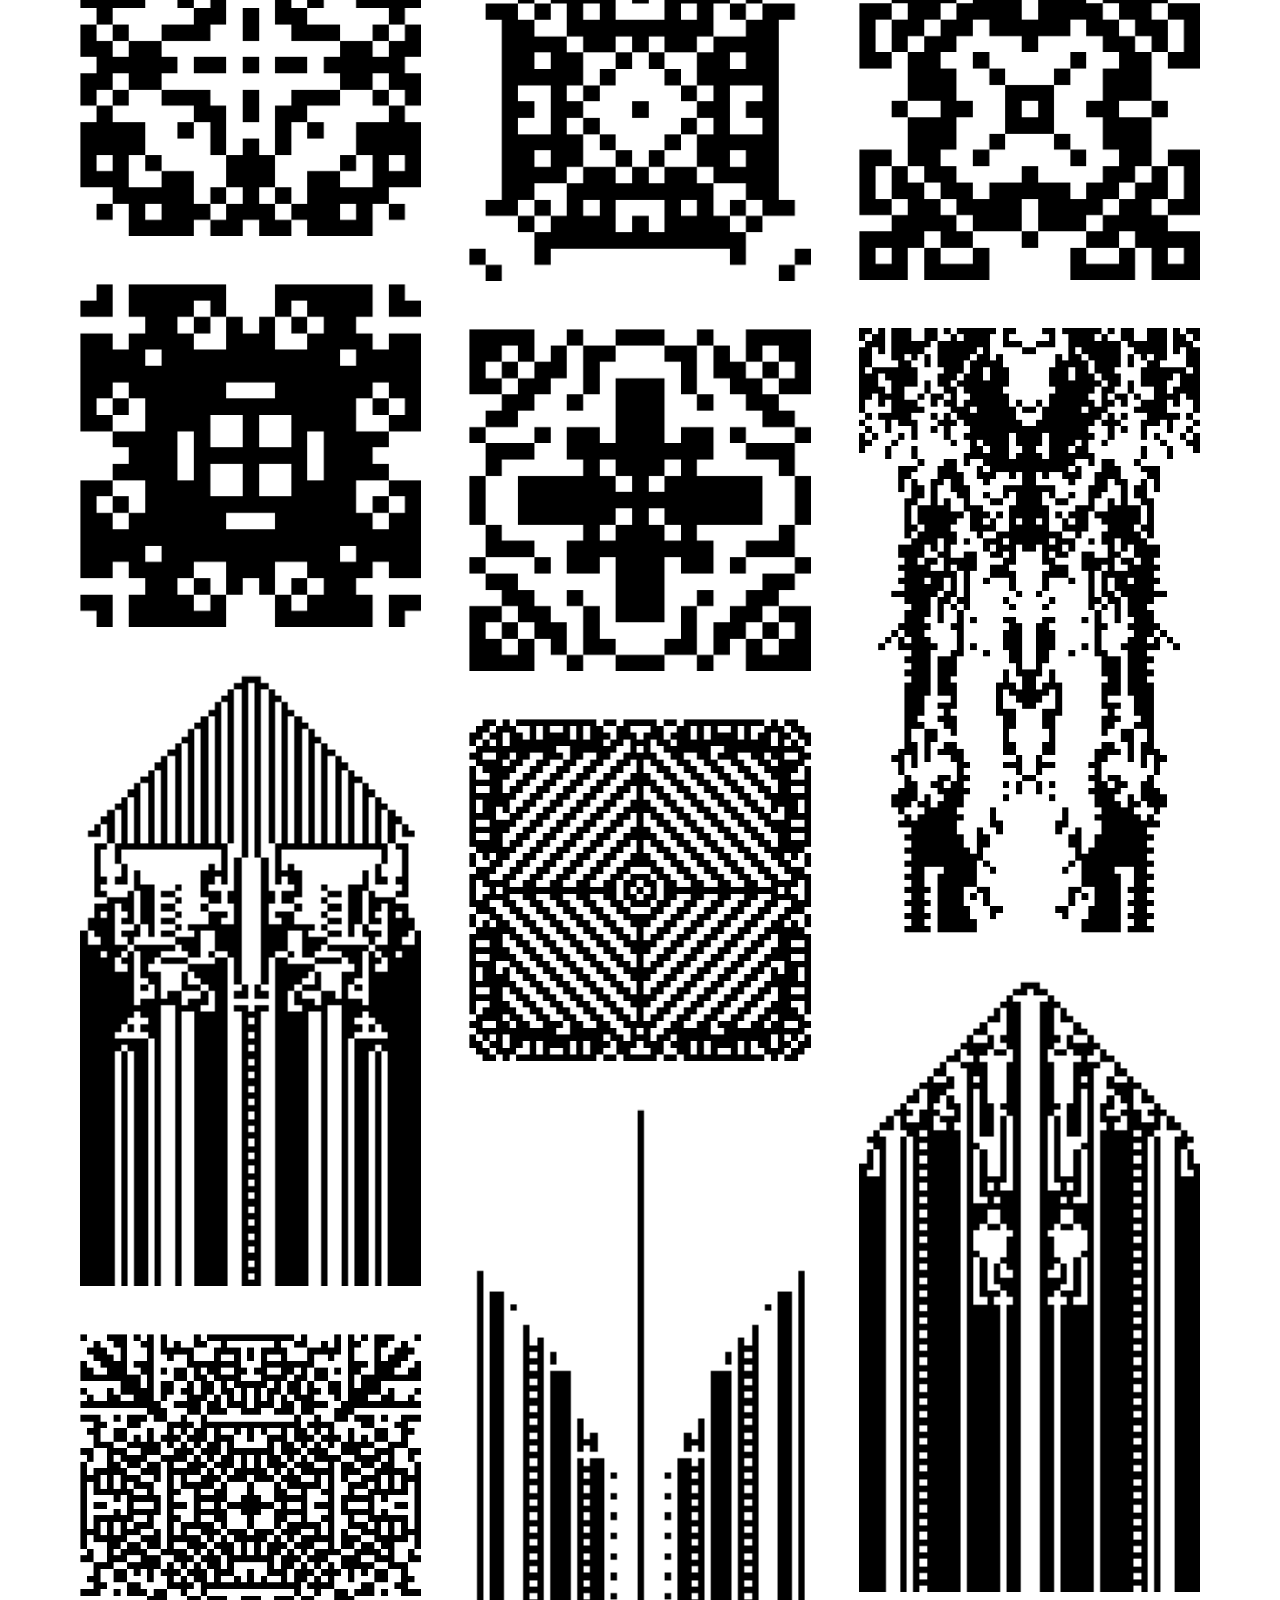
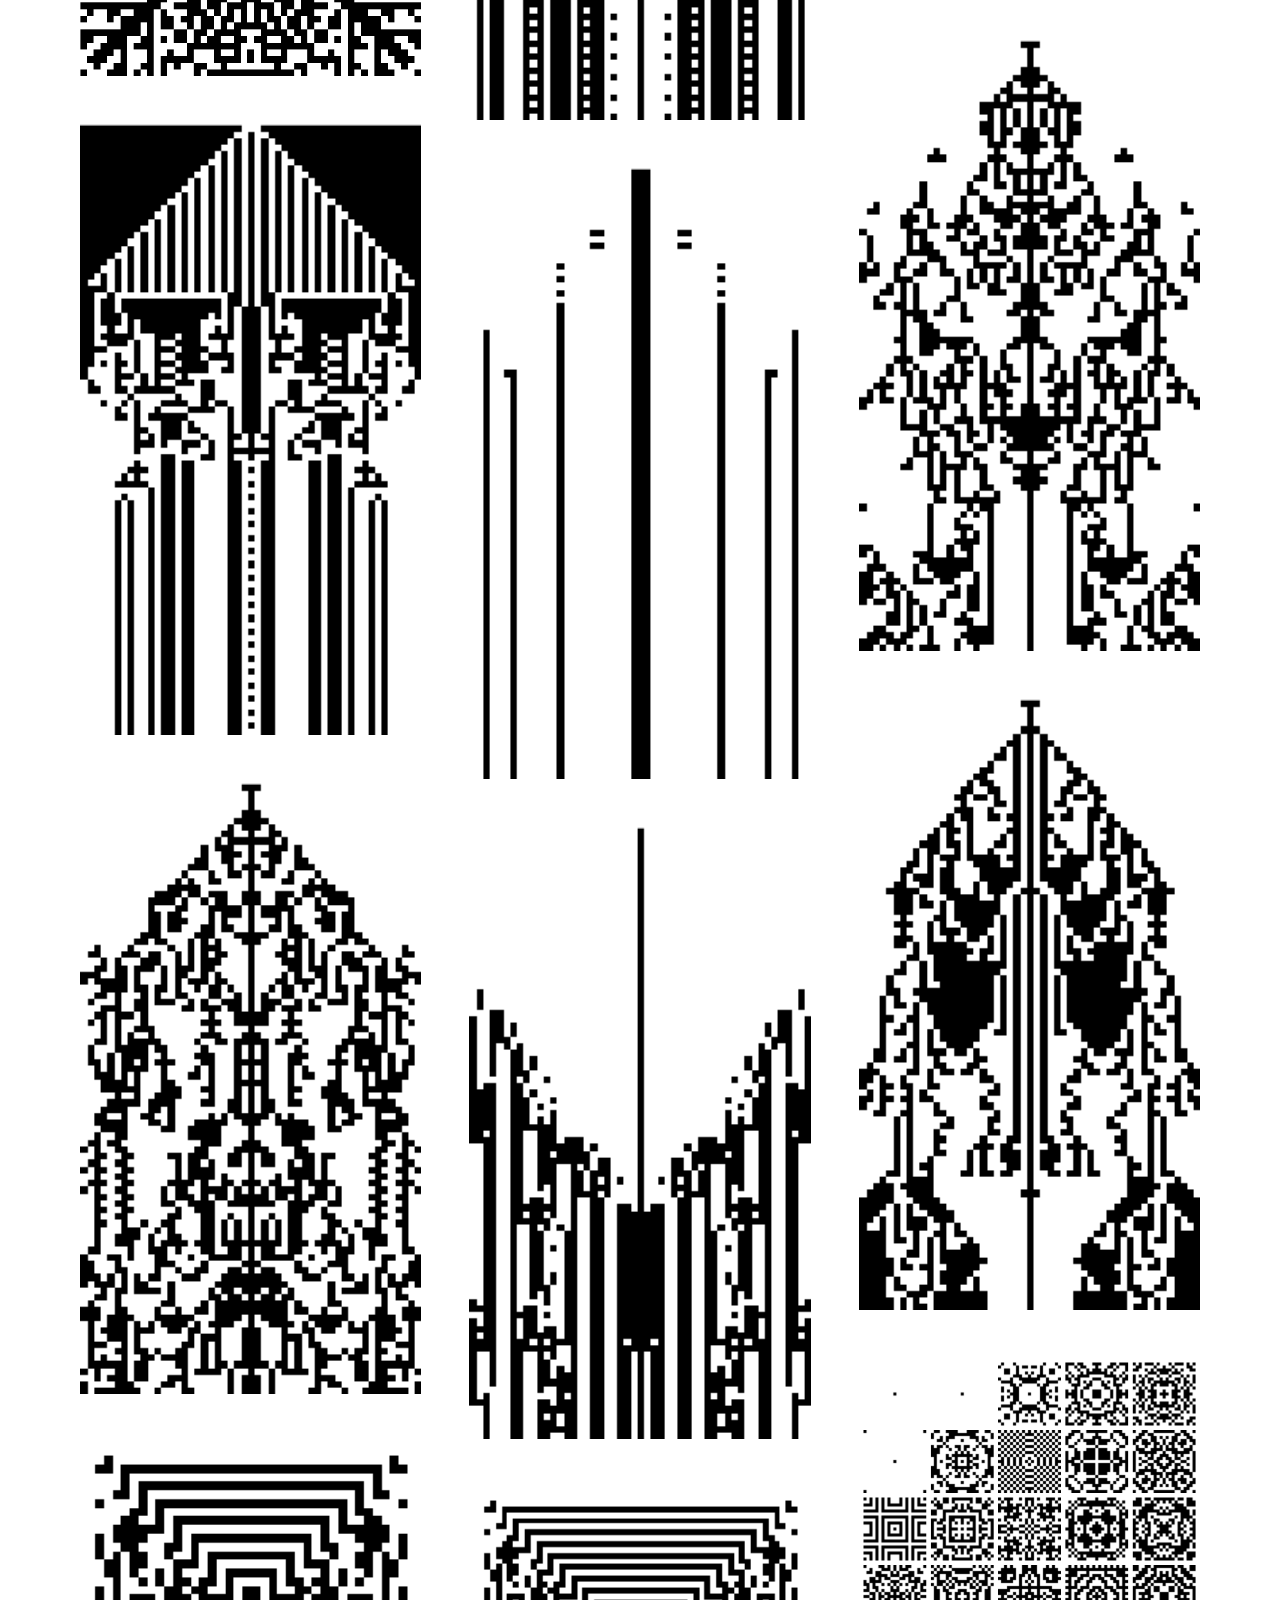
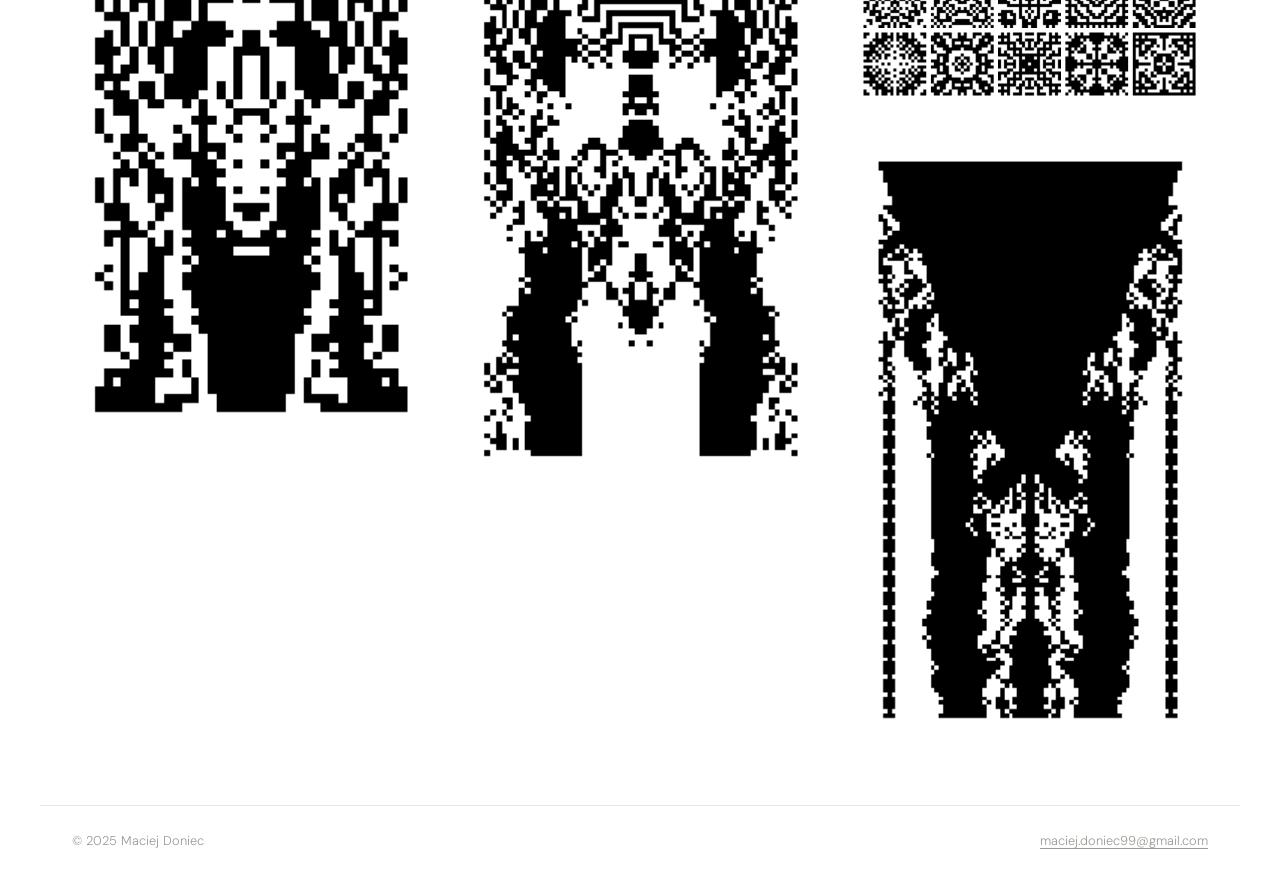
==== commit ced4ab40: "NIema png jest wszystko w html" ====
--- a/index.html
+++ b/index.html
@@ -38,121 +38,150 @@
     <button class="filter-btn" data-filter="kwadraty">kwadraty</button>
     <button class="filter-btn" data-filter="czas">czas</button>
   </section>
-
-  <!-- ===== ŹRÓDŁO KART — niewidoczne, JS klonuje do kolumn ===== -->
-  <div id="card-source" hidden>
-
-    <article class="card" data-category="kwadraty">
-      <div class="card-img-wrap">
-        <img src="images/collage_seed_42_n5_sort_darkness_asc_fill_diagonalz.png" alt="Automat 2D" loading="lazy" />
-        <div class="card-overlay">
-          <div class="overlay-content">
-            <h2>Automat 2D</h2>
-            <p>Kompozycja 25 stanów automatu 2D po 2000 iteracji dla różnych zasad.</p>
-          </div>
-        </div>
-      </div>
-    </article>
-
-    <article class="card" data-category="czas">
-      <div class="card-img-wrap">
-        <img src="images/1.png" alt="Przekrój przez Automat 1" loading="lazy" />
-        <div class="card-overlay">
-          <div class="overlay-content">
-            <h2>Przekrój przez Automat 1</h2>
-            <p>Kolejne kroki czasowe pochodzące z przekroju przez automat 2D.</p>
-          </div>
-        </div>
-      </div>
-    </article>
-
-    <article class="card" data-category="kwadraty">
-      <div class="card-img-wrap">
-        <img src="images/21_21_44_44.png" alt="Kompozycja geometryczna" loading="lazy" />
-      </div>
-    </article>
-
-    <article class="card" data-category="czas">
-      <div class="card-img-wrap">
-        <img src="images/3.png" alt="Plakat eventowy" loading="lazy" />
-      </div>
-    </article>
-
-    <article class="card" data-category="kwadraty">
-      <div class="card-img-wrap">
-        <img src="images/51_51_126_126.png" alt="Projekt graficzny" loading="lazy" />
-      </div>
-    </article>
-
-    <article class="card" data-category="czas">
-      <div class="card-img-wrap">
-        <img src="images/s4.png" alt="Studio F" loading="lazy" />
-      </div>
-    </article>
-
-    <article class="card" data-category="czas">
-      <div class="card-img-wrap">
-        <img src="images/51_51_285_285.png" alt="Przekrój czasowy" loading="lazy" />
-      </div>
-    </article>
-
-    <article class="card" data-category="kwadraty">
-      <div class="card-img-wrap">
-        <img src="images/collage_seed_nothing_n10_sort_darkness_asc_fill_diagonalz.png" alt="Abstrakcyjna kompozycja" loading="lazy" />
-      </div>
-    </article>
-
-    <article class="card" data-category="kwadraty">
-      <div class="card-img-wrap">
-        <img src="images/collage_seed_42_n10_sort_darkness_asc_fill_diagonal.png" alt="Abstrakcyjna kompozycja 2" loading="lazy" />
-      </div>
-    </article>
-
-    <article class="card" data-category="czas">
-      <div class="card-img-wrap">
-        <img src="images/2_2_92_26_diagonal.png" alt="Przekrój diagonalny" loading="lazy" />
-      </div>
-    </article>
-
-    <article class="card" data-category="kwadraty">
-      <div class="card-img-wrap">
-        <img src="images/21_21_105_105.png" alt="Forma geometryczna" loading="lazy" />
-      </div>
-    </article>
-
-    <article class="card" data-category="kwadraty">
-      <div class="card-img-wrap">
-        <img src="images/51_51_243_243.png" alt="Forma geometryczna 2" loading="lazy" />
-      </div>
-    </article>
-
-    <article class="card" data-category="czas">
-      <div class="card-img-wrap">
-        <img src="images/2_2_192_54_rand.png" alt="Przekrój losowy" loading="lazy" />
-      </div>
-    </article>
-
-    <article class="card" data-category="czas">
-      <div class="card-img-wrap">
-        <img src="images/s5.png" alt="Przekrój s5" loading="lazy" />
-      </div>
-    </article>
-
-    <article class="card" data-category="czas">
-      <div class="card-img-wrap">
-        <img src="images/51_51_241_241.png" alt="Przekrój 241" loading="lazy" />
-      </div>
-    </article>
-
-  </div>
-
-  <!-- ===== GALLERY — 3 niezależne kolumny ===== -->
-  <main class="grid" id="gallery">
+  
+    <section class="grid">
     <div class="col" id="col-0"></div>
     <div class="col" id="col-1"></div>
     <div class="col" id="col-2"></div>
-  </main>
-
+  </section>
+  <!-- GALLERY Start-->
+<div id="card-source" hidden>
+<article class="card" data-category="kwadraty">
+  <div class="card-img-wrap">
+    <img src="[data-uri]